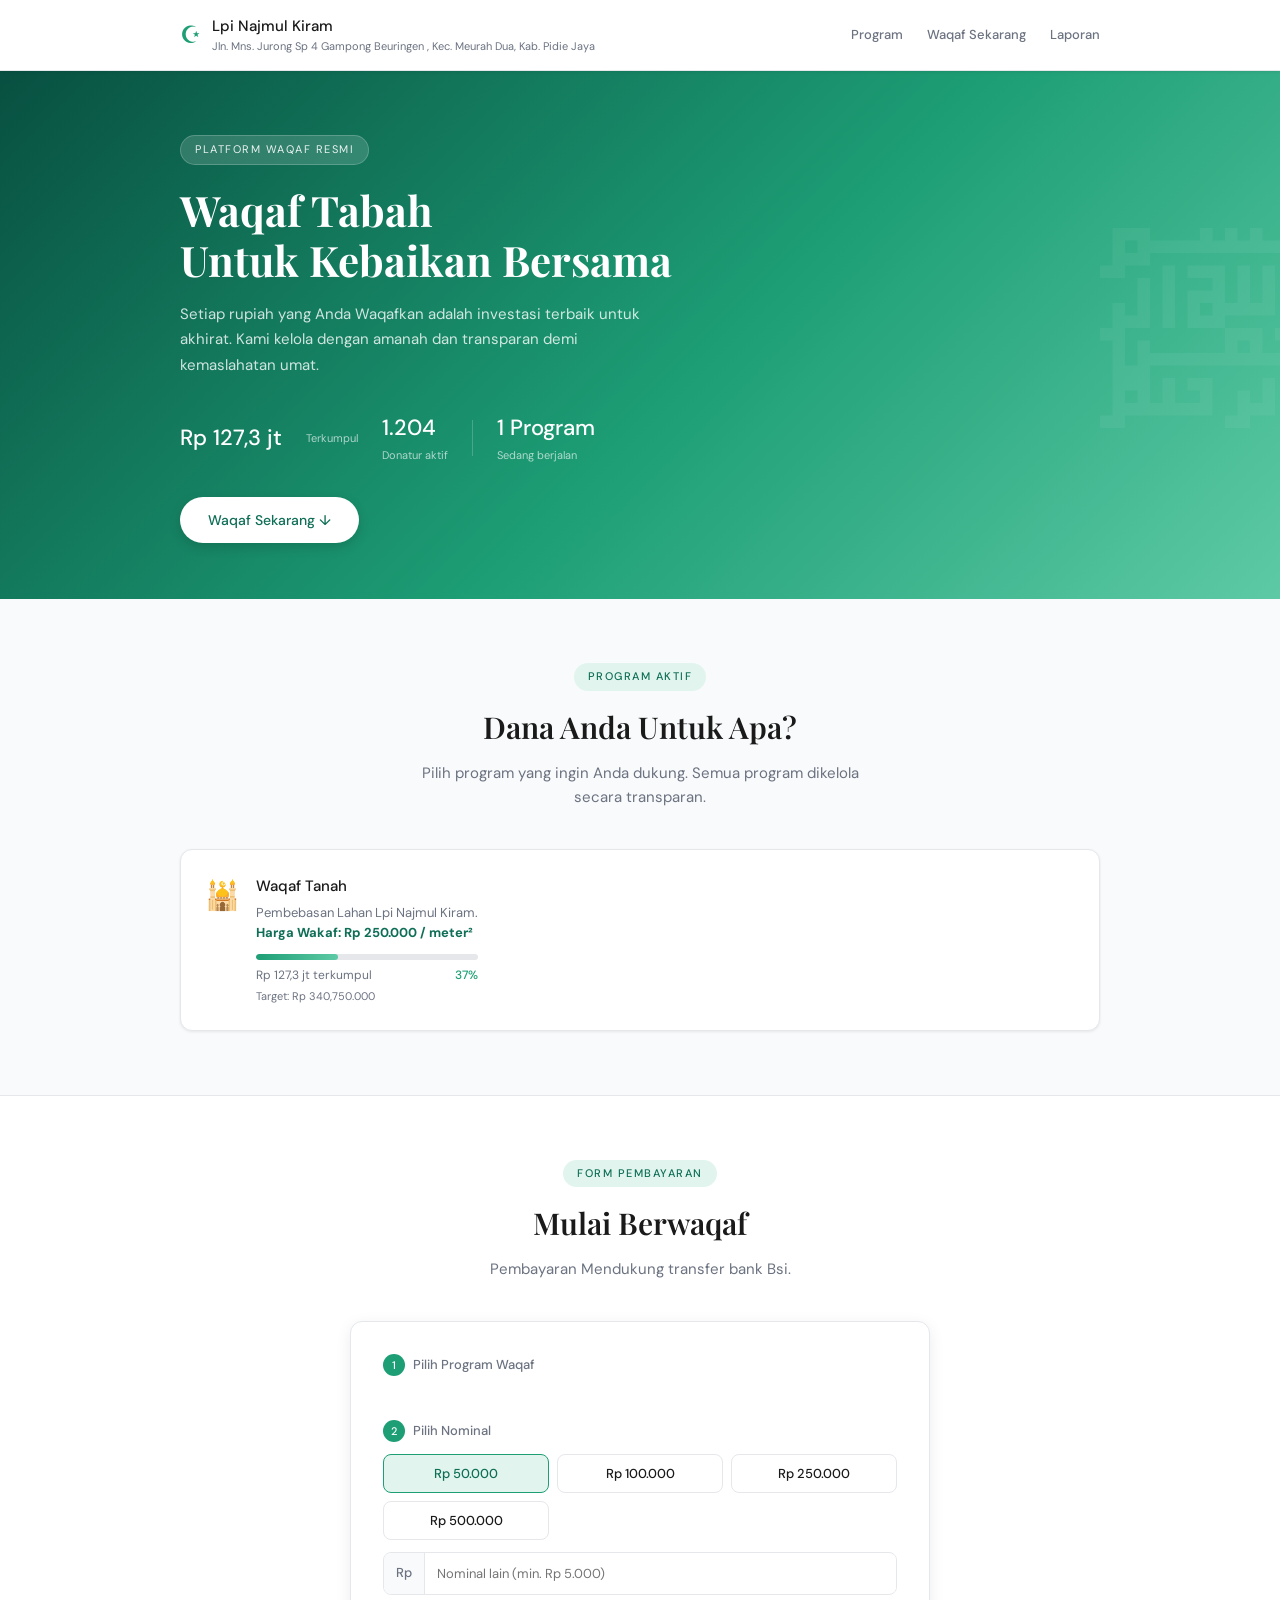
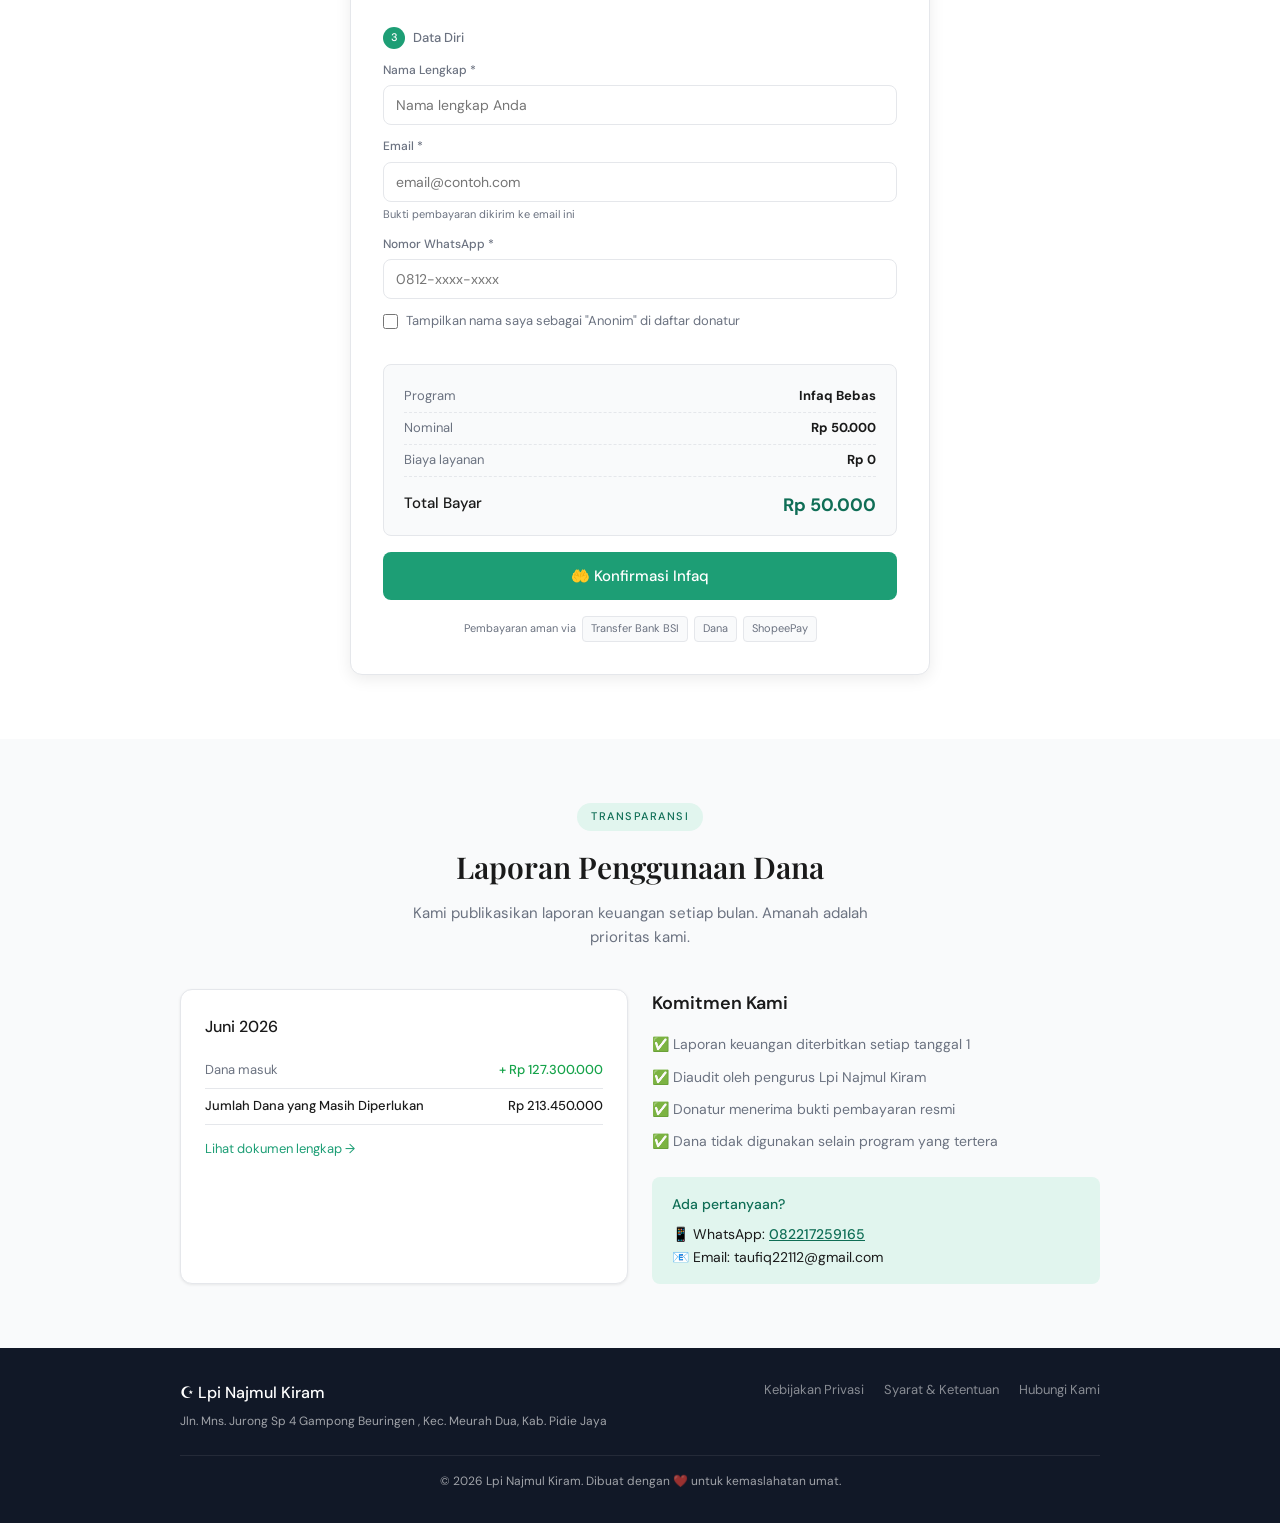
==== index.html @ 1b9d9453 "fix persentase wakaf" ====
<!DOCTYPE html>
<html lang="id">
<head>
  <meta charset="UTF-8" />
  <meta name="viewport" content="width=device-width, initial-scale=1.0" />
  <title>Waqaf Tanah Lpi Najmul Kiram</title>
  <meta name="description" content="Platform Waqaf resmi Lpi Najmul Kiram. Transparan, amanah, dan mudah." />
  <link rel="preconnect" href="https://fonts.googleapis.com" />
  <link href="https://fonts.googleapis.com/css2?family=Playfair+Display:wght@600;700&family=DM+Sans:wght@400;500&display=swap" rel="stylesheet"/>
  <script src="https://app.sandbox.midtrans.com/snap/snap.js" data-client-key="GANTI_DENGAN_CLIENT_KEY_ANDA"></script>
  <link rel="stylesheet" href="style.css" />
</head>
<body>

  <header class="header">
    <div class="container">
      <div class="header-inner">
        <div class="logo">
          <span class="logo-arab">☪</span>
          <div>
            <div class="logo-name">Lpi Najmul Kiram</div>
            <div class="logo-sub">Jln. Mns. Jurong Sp 4 Gampong Beuringen , Kec. Meurah Dua, Kab. Pidie Jaya</div>
          </div>
        </div>
        <nav class="nav">
          <a href="#program">Program</a>
          <a href="#form-infaq">Waqaf Sekarang</a>
          <a href="#transparansi">Laporan</a>
        </nav>
      </div>
    </div>
  </header>

  <section class="hero">
    <div class="container">
      <div class="hero-badge">Platform Waqaf Resmi</div>
      <h1 class="hero-title">Waqaf Tabah<br />Untuk Kebaikan Bersama</h1>
      <p class="hero-desc">Setiap rupiah yang Anda Waqafkan adalah investasi terbaik untuk akhirat. Kami kelola dengan amanah dan transparan demi kemaslahatan umat.</p>
      <div class="hero-stats">
        <div class="stat-val">Rp 127,3 jt</div>
<div class="stat-lbl">Terkumpul</div>
        <div class="stat-item"><div class="stat-val">1.204</div><div class="stat-lbl">Donatur aktif</div></div>
        <div class="stat-divider"></div>
        <div class="stat-item"><div class="stat-val">1 Program</div><div class="stat-lbl">Sedang berjalan</div></div>
      </div>
      <a href="#form-infaq" class="btn-hero">Waqaf Sekarang ↓</a>
    </div>
  </section>

  <section class="section" id="program">
    <div class="container">
      <div class="section-header">
        <div class="section-tag">Program Aktif</div>
        <h2 class="section-title">Dana Anda Untuk Apa?</h2>
        <p class="section-desc">Pilih program yang ingin Anda dukung. Semua program dikelola secara transparan.</p>
      </div>
      <div class="program-grid">
        <div class="program-card">
          <div class="program-icon">🕌</div>
          <div class="program-info">
            <h3>Waqaf Tanah</h3>
            <p>Pembebasan Lahan Lpi Najmul Kiram.<br/>
<strong style="color:#0F6E56">Harga Wakaf: Rp 250.000 / meter²</strong></p>
            <div class="progress-bar-wrap"><div class="progress-bar-fill" style="width: 37%;"></div></div>
            <div class="progress-meta"><span>Rp 127,3 jt terkumpul</span><span class="pct">37%</span></div>
            <div class="progress-target">Target: Rp 340,750.000</div>
          
          </div>
        </div>
      </div>
    </div>
  </section>

  <section class="section section-form" id="form-infaq">
    <div class="container">
      <div class="section-header">
        <div class="section-tag">Form Pembayaran</div>
        <h2 class="section-title">Mulai Berwaqaf</h2>
        <p class="section-desc">Pembayaran Mendukung transfer bank Bsi.</p>
      </div>
      <div class="form-wrapper">
        <div class="form-step">
          <div class="step-label"><span class="step-num">1</span> Pilih Program Waqaf</div>
          <div class="program-select-grid">
          </div>
        </div>
        <div class="form-step">
          <div class="step-label"><span class="step-num">2</span> Pilih Nominal</div>
          <div class="nominal-grid">
            <button class="nominal-btn active" data-val="50000">Rp 50.000</button>
            <button class="nominal-btn" data-val="100000">Rp 100.000</button>
            <button class="nominal-btn" data-val="250000">Rp 250.000</button>
            <button class="nominal-btn" data-val="500000">Rp 500.000</button>
          </div>
          <div class="nominal-custom-row">
            <span class="currency-prefix">Rp</span>
            <input type="number" id="custom-nominal" placeholder="Nominal lain (min. Rp 5.000)" min="5000" />
          </div>
        </div>
        <div class="form-step">
          <div class="step-label"><span class="step-num">3</span> Data Diri</div>
          <div class="field-group">
            <div class="field"><label for="nama">Nama Lengkap *</label><input type="text" id="nama" placeholder="Nama lengkap Anda" required /></div>
            <div class="field"><label for="email">Email *</label><input type="email" id="email" placeholder="email@contoh.com" required /><small>Bukti pembayaran dikirim ke email ini</small></div>
            <div class="field"><label for="telepon">Nomor WhatsApp *</label><input type="tel" id="telepon" placeholder="0812-xxxx-xxxx" required /></div>
            <label class="checkbox-label"><input type="checkbox" id="anon" /> Tampilkan nama saya sebagai "Anonim" di daftar donatur</label>
          </div>
        </div>
        <div class="form-summary" id="form-summary">
          <div class="summary-row"><span>Program</span><strong id="summary-program">Waqaf Tanah</strong></div>
          <div class="summary-row"><span>Nominal</span><strong id="summary-nominal">Rp 50.000</strong></div>
          <div class="summary-row"><span>Biaya layanan </span><strong>Rp 0 </strong></div>
          <div class="summary-total"><span>Total Bayar</span><strong id="summary-total">Rp 50.000</strong></div>
        </div>
        <div id="error-msg" class="error-msg" style="display:none"></div>
        <button class="btn-bayar" id="btn-bayar" onclick="prosesBayar()">
  🤲 Konfirmasi Infaq
</button>

<div id="info-rekening" style="display:none;margin-top:1rem;background:#E1F5EE;border:1px solid #5DCAA5;border-radius:12px;padding:1.25rem">
  <div style="font-weight:500;color:#085041;margin-bottom:12px">📋 Informasi Transfer</div>
  <div style="font-size:13px;color:#0F6E56;margin-bottom:6px">Silakan transfer ke salah satu rekening berikut:</div>
  <div style="background:#fff;border-radius:8px;padding:12px;margin-bottom:8px;font-size:13px">
      <div style="font-weight:500">Bank BSI</div>
    <div style="font-family:monospace;font-size:15px;color:#085041;margin:4px 0">7198863364</div>
    <div style="color:#6b7280">a.n. Muhammad Taufiq</div>
      <div style="font-weight:500">Dana</div>
    <div style="font-family:monospace;font-size:15px;color:#085041;margin:4px 0">082217259165</div>
    <div style="color:#6b7280">a.n. Muhammad Taufiq</div>
      <div style="font-weight:500">ShopeePay</div>
    <div style="font-family:monospace;font-size:15px;color:#085041;margin:4px 0">082217259165</div>
    <div style="color:#6b7280">a.n. Muhammad Taufiq</div>
  </div>
  <div style="font-size:13px;color:#085041;margin-bottom:10px">Setelah transfer, kirim bukti via WhatsApp:</div>
  <a id="wa-btn" href="#" target="_blank" style="display:block;background:#25D366;color:#fff;text-align:center;padding:12px;border-radius:8px;text-decoration:none;font-weight:500;font-size:14px">
    📱 Kirim Bukti via WhatsApp
  </a>
</div>
        <div class="payment-logos">
          <span>Pembayaran aman via</span>
          <span class="pay-badge">Transfer Bank BSI</span>
           <span class="pay-badge">Dana</span>
          <span class="pay-badge">ShopeePay</span>
        </div>
      </div>
    </div>
  </section>

  <section class="section" id="transparansi">
    <div class="container">
      <div class="section-header">
        <div class="section-tag">Transparansi</div>
        <h2 class="section-title">Laporan Penggunaan Dana</h2>
        <p class="section-desc">Kami publikasikan laporan keuangan setiap bulan. Amanah adalah prioritas kami.</p>
      </div>
      <div class="laporan-grid">
        <div class="laporan-card">
          <div class="laporan-bulan">Juni 2026</div>
          <div class="laporan-detail">
            <div class="laporan-row"><span>Dana masuk</span><span class="green">+ Rp 127.300.000</span></div>
            <div class="laporan-row bold"><span>Jumlah Dana yang Masih Diperlukan</span><span>Rp 213.450.000
                </span></div>
          </div>
          <a href="#" class="laporan-link">Lihat dokumen lengkap →</a>
        </div>
        <div class="laporan-info">
          <h3>Komitmen Kami</h3>
          <ul>
            <li>✅ Laporan keuangan diterbitkan setiap tanggal 1</li>
            <li>✅ Diaudit oleh pengurus Lpi Najmul Kiram</li>
            <li>✅ Donatur menerima bukti pembayaran resmi</li>
            <li>✅ Dana tidak digunakan selain program yang tertera</li>
          </ul>
          <div class="kontak-box">
            <div class="kontak-title">Ada pertanyaan?</div>
            <div>📱 WhatsApp: <a href="https://wa.me/622217259165">082217259165</a></div>
            <div>📧 Email: taufiq22112@gmail.com</div>
          </div>
        </div>
      </div>
    </div>
  </section>

  <footer class="footer">
    <div class="container">
      <div class="footer-inner">
        <div>
          <div class="footer-logo">☪ Lpi Najmul Kiram</div>
          <div class="footer-addr">Jln. Mns. Jurong Sp 4 Gampong Beuringen , Kec. Meurah Dua, Kab. Pidie Jaya</div>
        </div>
        <div class="footer-links">
          <a href="#">Kebijakan Privasi</a>
          <a href="#">Syarat & Ketentuan</a>
          <a href="#">Hubungi Kami</a>
        </div>
      </div>
      <div class="footer-copy">© 2026 Lpi Najmul Kiram. Dibuat dengan ❤️ untuk kemaslahatan umat.</div>
    </div>
  </footer>

  <script src="script.js"></script>
</body>
</html>
---- style.css ----
*, *::before, *::after { box-sizing: border-box; margin: 0; padding: 0; }

:root {
  --hijau: #1D9E75; --hijau-tua: #0F6E56; --hijau-muda: #E1F5EE;
  --hijau-mid: #5DCAA5; --teks: #1a1a1a; --teks-abu: #6b7280;
  --border: #e5e7eb; --bg: #f9fafb; --putih: #ffffff;
  --radius: 12px; --radius-sm: 8px;
  --shadow: 0 1px 3px rgba(0,0,0,0.08); --shadow-md: 0 4px 16px rgba(0,0,0,0.08);
}
html { scroll-behavior: smooth; }
body { font-family: 'DM Sans', sans-serif; color: var(--teks); background: var(--bg); line-height: 1.6; font-size: 15px; }
.container { max-width: 960px; margin: 0 auto; padding: 0 1.25rem; }

.header { background: var(--putih); border-bottom: 1px solid var(--border); position: sticky; top: 0; z-index: 100; box-shadow: var(--shadow); }
.header-inner { display: flex; align-items: center; justify-content: space-between; padding: 0.9rem 0; }
.logo { display: flex; align-items: center; gap: 10px; }
.logo-arab { font-size: 24px; color: var(--hijau); }
.logo-name { font-weight: 500; font-size: 15px; }
.logo-sub { font-size: 11px; color: var(--teks-abu); }
.nav { display: flex; gap: 1.5rem; }
.nav a { font-size: 13px; color: var(--teks-abu); text-decoration: none; font-weight: 500; transition: color 0.15s; }
.nav a:hover { color: var(--hijau); }

.hero { background: linear-gradient(135deg, #085041 0%, #1D9E75 55%, #5DCAA5 100%); padding: 4rem 0 3.5rem; position: relative; overflow: hidden; }
.hero::after { content: '﷽'; position: absolute; right: -20px; top: 50%; transform: translateY(-50%); font-size: 200px; opacity: 0.05; color: #fff; pointer-events: none; }
.hero-badge { display: inline-block; background: rgba(255,255,255,0.15); color: rgba(255,255,255,0.9); font-size: 11px; letter-spacing: 1.5px; text-transform: uppercase; padding: 5px 14px; border-radius: 99px; margin-bottom: 1.25rem; border: 1px solid rgba(255,255,255,0.2); }
.hero-title { font-family: 'Playfair Display', serif; font-size: clamp(28px, 5vw, 42px); font-weight: 700; color: #fff; line-height: 1.2; margin-bottom: 1rem; }
.hero-desc { color: rgba(255,255,255,0.8); max-width: 480px; font-size: 15px; margin-bottom: 2rem; line-height: 1.7; }
.hero-stats { display: flex; align-items: center; gap: 1.5rem; margin-bottom: 2rem; flex-wrap: wrap; }
.stat-val { font-size: 22px; font-weight: 500; color: #fff; }
.stat-lbl { font-size: 11px; color: rgba(255,255,255,0.65); margin-top: 2px; }
.stat-divider { width: 1px; height: 36px; background: rgba(255,255,255,0.2); }
.btn-hero { display: inline-block; background: #fff; color: var(--hijau-tua); padding: 12px 28px; border-radius: 99px; font-weight: 500; font-size: 14px; text-decoration: none; transition: transform 0.15s; box-shadow: 0 4px 12px rgba(0,0,0,0.15); }
.btn-hero:hover { transform: translateY(-2px); }

.section { padding: 4rem 0; }
.section-form { background: var(--putih); border-top: 1px solid var(--border); }
.section-header { text-align: center; margin-bottom: 2.5rem; }
.section-tag { display: inline-block; background: var(--hijau-muda); color: var(--hijau-tua); font-size: 11px; letter-spacing: 1.5px; text-transform: uppercase; padding: 5px 14px; border-radius: 99px; margin-bottom: 12px; font-weight: 500; }
.section-title { font-family: 'Playfair Display', serif; font-size: clamp(22px, 4vw, 30px); font-weight: 600; margin-bottom: 10px; }
.section-desc { color: var(--teks-abu); max-width: 480px; margin: 0 auto; }

.program-grid { display: grid; grid-template-columns: repeat(auto-fit, minmax(260px, 1fr)); gap: 1.25rem; }
.program-card { background: var(--putih); border: 1px solid var(--border); border-radius: var(--radius); padding: 1.5rem; display: flex; gap: 1rem; box-shadow: var(--shadow); transition: box-shadow 0.2s; }
.program-card:hover { box-shadow: var(--shadow-md); }
.program-icon { font-size: 28px; flex-shrink: 0; }
.program-info h3 { font-size: 15px; font-weight: 500; margin-bottom: 5px; }
.program-info p { font-size: 13px; color: var(--teks-abu); margin-bottom: 12px; line-height: 1.5; }
.progress-bar-wrap { height: 6px; background: #e5e7eb; border-radius: 99px; overflow: hidden; margin-bottom: 6px; }
.progress-bar-fill { height: 100%; background: linear-gradient(90deg, var(--hijau), var(--hijau-mid)); border-radius: 99px; }
.progress-meta { display: flex; justify-content: space-between; font-size: 12px; color: var(--teks-abu); }
.progress-meta .pct { color: var(--hijau); font-weight: 500; }
.progress-target { font-size: 11px; color: var(--teks-abu); margin-top: 3px; }

.form-wrapper { max-width: 580px; margin: 0 auto; background: var(--putih); border: 1px solid var(--border); border-radius: var(--radius); padding: 2rem; box-shadow: var(--shadow-md); }
.form-step { margin-bottom: 2rem; }
.step-label { font-size: 13px; font-weight: 500; color: var(--teks-abu); margin-bottom: 12px; display: flex; align-items: center; gap: 8px; }
.step-num { width: 22px; height: 22px; background: var(--hijau); color: #fff; border-radius: 50%; display: inline-flex; align-items: center; justify-content: center; font-size: 11px; font-weight: 500; }
.program-select-grid { display: grid; grid-template-columns: repeat(2, 1fr); gap: 8px; }
.prog-radio input[type=radio] { display: none; }
.prog-radio-box { display: flex; align-items: center; gap: 8px; padding: 10px 14px; border: 1px solid var(--border); border-radius: var(--radius-sm); cursor: pointer; transition: all 0.15s; font-size: 13px; font-weight: 500; }
.prog-radio input:checked + .prog-radio-box { border-color: var(--hijau); background: var(--hijau-muda); color: var(--hijau-tua); }
.prog-radio-box:hover { border-color: var(--hijau); }
.prog-radio-icon { font-size: 18px; }
.nominal-grid { display: grid; grid-template-columns: repeat(3, 1fr); gap: 8px; margin-bottom: 12px; }
.nominal-btn { padding: 10px 6px; border: 1px solid var(--border); border-radius: var(--radius-sm); background: var(--putih); font-family: 'DM Sans', sans-serif; font-size: 13px; font-weight: 500; cursor: pointer; transition: all 0.15s; color: var(--teks); }
.nominal-btn:hover { border-color: var(--hijau); color: var(--hijau); }
.nominal-btn.active { background: var(--hijau-muda); border-color: var(--hijau); color: var(--hijau-tua); }
.nominal-custom-row { display: flex; align-items: center; border: 1px solid var(--border); border-radius: var(--radius-sm); overflow: hidden; }
.currency-prefix { padding: 10px 12px; background: var(--bg); border-right: 1px solid var(--border); font-size: 13px; color: var(--teks-abu); font-weight: 500; }
.nominal-custom-row input { flex: 1; border: none; padding: 10px 12px; font-family: 'DM Sans', sans-serif; font-size: 13px; color: var(--teks); outline: none; }
.field-group { display: flex; flex-direction: column; gap: 12px; }
.field label { display: block; font-size: 12px; font-weight: 500; color: var(--teks-abu); margin-bottom: 5px; }
.field input { width: 100%; padding: 10px 12px; border: 1px solid var(--border); border-radius: var(--radius-sm); font-family: 'DM Sans', sans-serif; font-size: 14px; color: var(--teks); transition: border-color 0.15s; }
.field input:focus { outline: none; border-color: var(--hijau); }
.field small { font-size: 11px; color: var(--teks-abu); margin-top: 4px; display: block; }
.checkbox-label { display: flex; align-items: center; gap: 8px; font-size: 13px; color: var(--teks-abu); cursor: pointer; }
.checkbox-label input[type=checkbox] { accent-color: var(--hijau); width: 15px; height: 15px; }
.form-summary { background: var(--bg); border: 1px solid var(--border); border-radius: var(--radius-sm); padding: 1rem 1.25rem; margin-bottom: 1rem; }
.summary-row { display: flex; justify-content: space-between; font-size: 13px; padding: 5px 0; color: var(--teks-abu); border-bottom: 1px dashed var(--border); }
.summary-row strong { color: var(--teks); }
.summary-total { display: flex; justify-content: space-between; font-size: 15px; font-weight: 500; padding-top: 10px; margin-top: 4px; }
.summary-total strong { color: var(--hijau-tua); font-size: 18px; }
.error-msg { background: #fef2f2; border: 1px solid #fecaca; color: #dc2626; padding: 10px 14px; border-radius: var(--radius-sm); font-size: 13px; margin-bottom: 12px; }
.btn-bayar { width: 100%; padding: 14px; background: var(--hijau); color: #fff; border: none; border-radius: var(--radius-sm); font-family: 'DM Sans', sans-serif; font-size: 15px; font-weight: 500; cursor: pointer; transition: background 0.15s; margin-bottom: 1rem; }
.btn-bayar:hover { background: var(--hijau-tua); }
.btn-bayar:disabled { background: #9ca3af; cursor: not-allowed; }
.payment-logos { display: flex; align-items: center; gap: 6px; flex-wrap: wrap; justify-content: center; font-size: 11px; color: var(--teks-abu); }
.pay-badge { background: var(--bg); border: 1px solid var(--border); border-radius: 4px; padding: 3px 8px; font-size: 11px; color: var(--teks-abu); }

.laporan-grid { display: grid; grid-template-columns: 1fr 1fr; gap: 1.5rem; }
.laporan-card { background: var(--putih); border: 1px solid var(--border); border-radius: var(--radius); padding: 1.5rem; box-shadow: var(--shadow); }
.laporan-bulan { font-weight: 500; font-size: 16px; margin-bottom: 14px; }
.laporan-row { display: flex; justify-content: space-between; font-size: 13px; padding: 7px 0; border-bottom: 1px solid var(--border); color: var(--teks-abu); }
.laporan-row.bold { font-weight: 500; color: var(--teks); }
.laporan-row .green { color: #16a34a; font-weight: 500; }
.laporan-row .red { color: #dc2626; }
.laporan-link { display: inline-block; margin-top: 14px; font-size: 13px; color: var(--hijau); text-decoration: none; }
.laporan-info h3 { font-size: 18px; font-weight: 600; margin-bottom: 16px; }
.laporan-info ul { list-style: none; display: flex; flex-direction: column; gap: 10px; }
.laporan-info li { font-size: 14px; color: var(--teks-abu); }
.kontak-box { margin-top: 1.5rem; background: var(--hijau-muda); border-radius: var(--radius-sm); padding: 1rem 1.25rem; font-size: 14px; }
.kontak-title { font-weight: 500; margin-bottom: 8px; color: var(--hijau-tua); }
.kontak-box a { color: var(--hijau-tua); font-weight: 500; }

.footer { background: #111827; color: rgba(255,255,255,0.6); padding: 2rem 0; }
.footer-inner { display: flex; justify-content: space-between; align-items: flex-start; gap: 1rem; flex-wrap: wrap; margin-bottom: 1.5rem; }
.footer-logo { font-size: 16px; font-weight: 500; color: #fff; margin-bottom: 6px; }
.footer-addr { font-size: 12px; }
.footer-links { display: flex; gap: 1.25rem; flex-wrap: wrap; }
.footer-links a { font-size: 13px; color: rgba(255,255,255,0.5); text-decoration: none; }
.footer-copy { font-size: 12px; border-top: 1px solid rgba(255,255,255,0.08); padding-top: 1rem; text-align: center; }

@media (max-width: 640px) {
  .nav { display: none; }
  .hero { padding: 2.5rem 0; }
  .stat-divider { display: none; }
  .program-grid { grid-template-columns: 1fr; }
  .program-card { flex-direction: column; }
  .nominal-grid { grid-template-columns: repeat(2, 1fr); }
  .program-select-grid { grid-template-columns: repeat(2, 1fr); }
  .laporan-grid { grid-template-columns: 1fr; }
  .footer-inner { flex-direction: column; }
  .form-wrapper { padding: 1.25rem; }
}
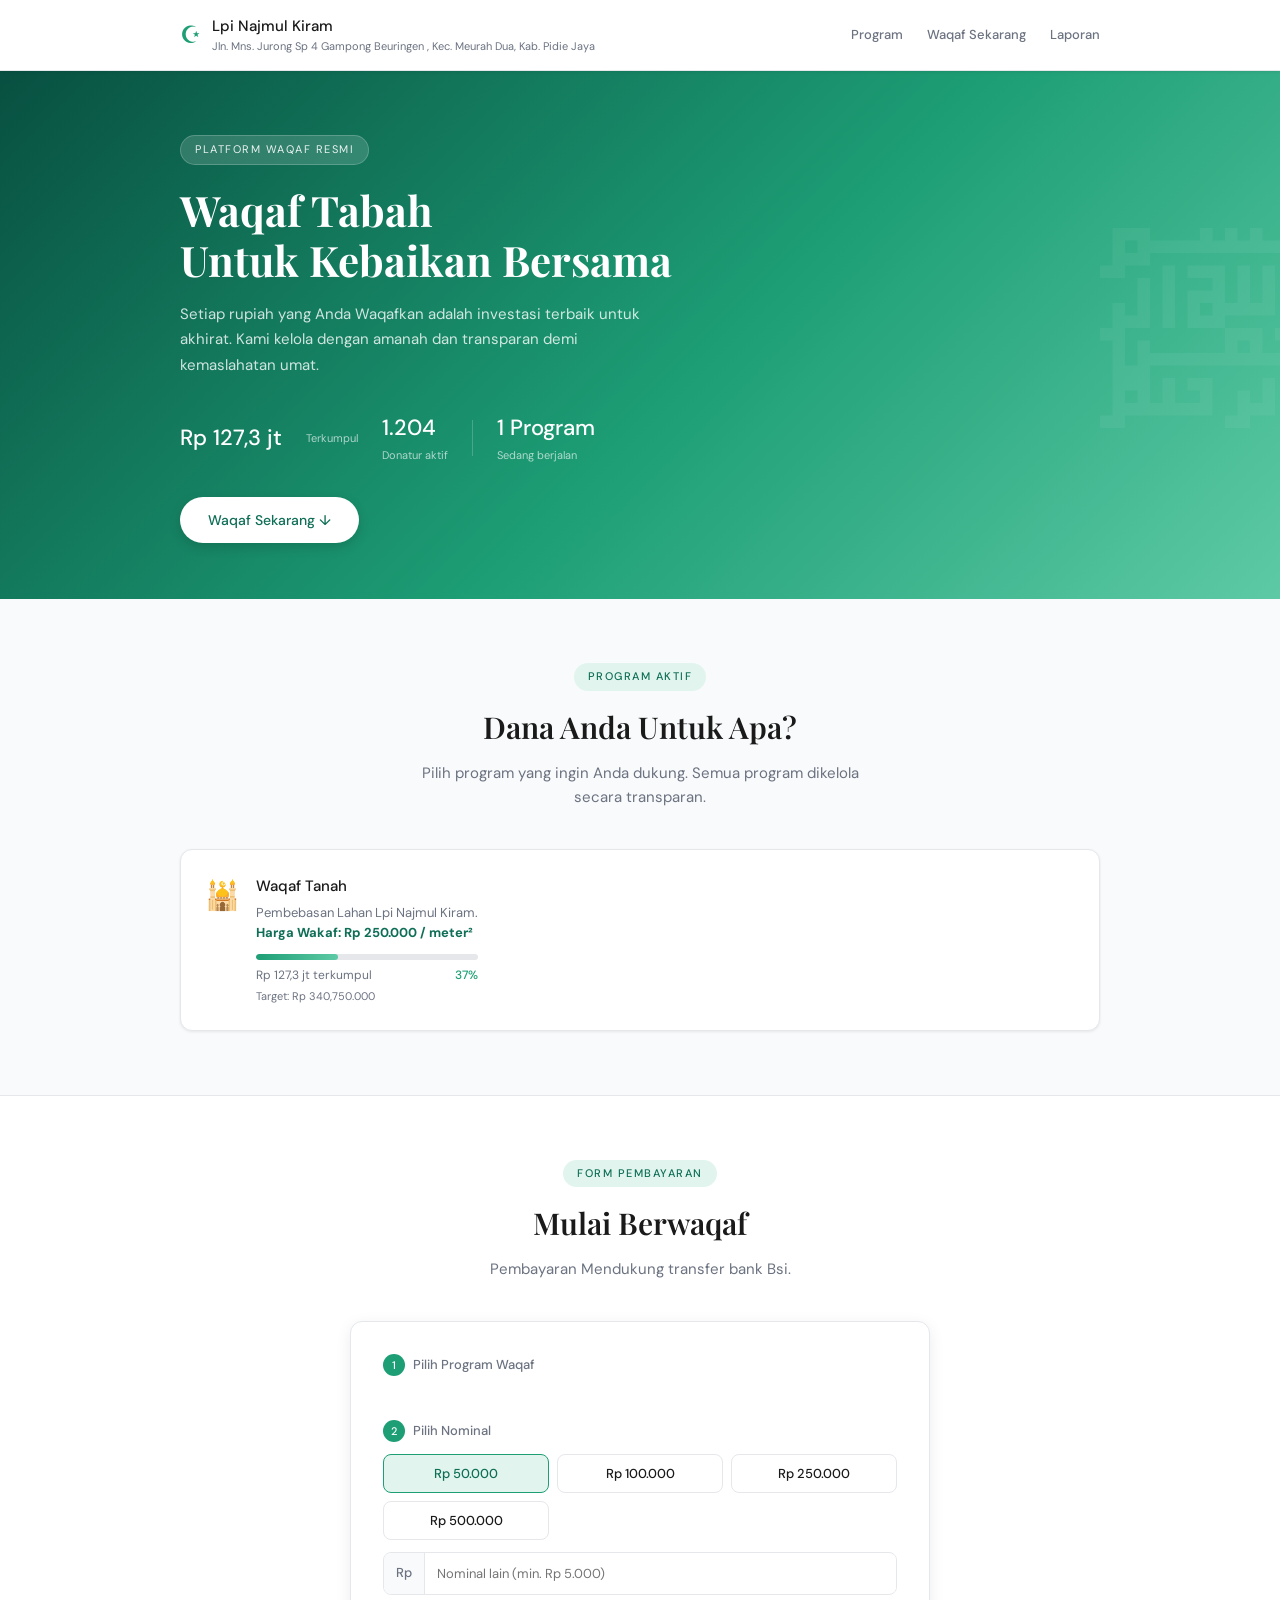
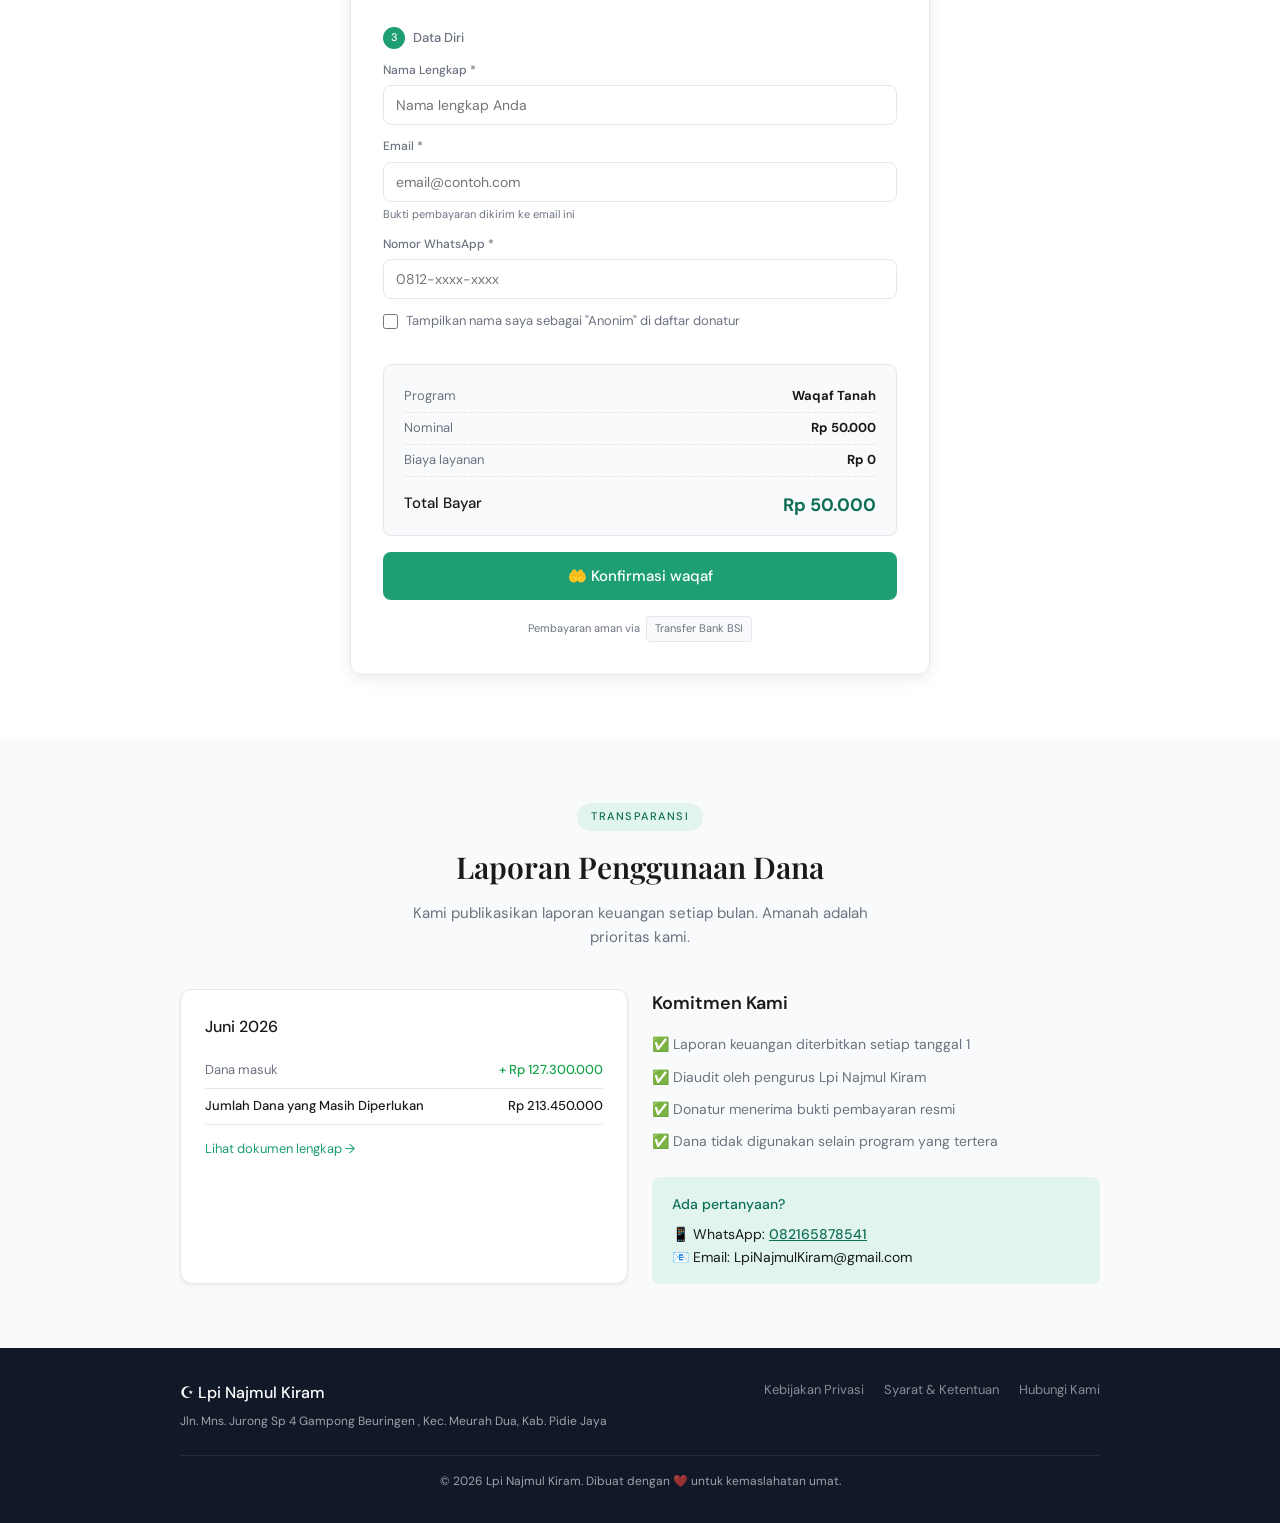
==== commit 4ddc99be: "update semua perubahan" ====
--- a/index.html
+++ b/index.html
@@ -24,7 +24,7 @@
         </div>
         <nav class="nav">
           <a href="#program">Program</a>
-          <a href="#form-infaq">Waqaf Sekarang</a>
+          <a href="#form">Waqaf Sekarang</a>
           <a href="#transparansi">Laporan</a>
         </nav>
       </div>
@@ -43,7 +43,7 @@
         <div class="stat-divider"></div>
         <div class="stat-item"><div class="stat-val">1 Program</div><div class="stat-lbl">Sedang berjalan</div></div>
       </div>
-      <a href="#form-infaq" class="btn-hero">Waqaf Sekarang ↓</a>
+      <a href="#form-waqaf" class="btn-hero">Waqaf Sekarang ↓</a>
     </div>
   </section>
 
@@ -71,7 +71,7 @@
     </div>
   </section>
 
-  <section class="section section-form" id="form-infaq">
+  <section class="section section-form" id="form-waqaf">
     <div class="container">
       <div class="section-header">
         <div class="section-tag">Form Pembayaran</div>
@@ -114,33 +114,25 @@
         </div>
         <div id="error-msg" class="error-msg" style="display:none"></div>
         <button class="btn-bayar" id="btn-bayar" onclick="prosesBayar()">
-  🤲 Konfirmasi Infaq
+  🤲 Konfirmasi waqaf
 </button>
 
 <div id="info-rekening" style="display:none;margin-top:1rem;background:#E1F5EE;border:1px solid #5DCAA5;border-radius:12px;padding:1.25rem">
   <div style="font-weight:500;color:#085041;margin-bottom:12px">📋 Informasi Transfer</div>
-  <div style="font-size:13px;color:#0F6E56;margin-bottom:6px">Silakan transfer ke salah satu rekening berikut:</div>
+  <div style="font-size:13px;color:#0F6E56;margin-bottom:6px">Silakan transfer ke rekening berikut:</div>
   <div style="background:#fff;border-radius:8px;padding:12px;margin-bottom:8px;font-size:13px">
       <div style="font-weight:500">Bank BSI</div>
-    <div style="font-family:monospace;font-size:15px;color:#085041;margin:4px 0">7198863364</div>
-    <div style="color:#6b7280">a.n. Muhammad Taufiq</div>
-      <div style="font-weight:500">Dana</div>
-    <div style="font-family:monospace;font-size:15px;color:#085041;margin:4px 0">082217259165</div>
-    <div style="color:#6b7280">a.n. Muhammad Taufiq</div>
-      <div style="font-weight:500">ShopeePay</div>
-    <div style="font-family:monospace;font-size:15px;color:#085041;margin:4px 0">082217259165</div>
-    <div style="color:#6b7280">a.n. Muhammad Taufiq</div>
+    <div style="font-family:monospace;font-size:15px;color:#085041;margin:4px 0">1056086974</div>
+    <div style="color:#6b7280">a.n. Muhammad</div>
   </div>
-  <div style="font-size:13px;color:#085041;margin-bottom:10px">Setelah transfer, kirim bukti via WhatsApp:</div>
+  <div style="font-size:13px;color:#085041;margin-bottom:10px">Setelah transfer, kirim bukti via WhatsApp</div>
   <a id="wa-btn" href="#" target="_blank" style="display:block;background:#25D366;color:#fff;text-align:center;padding:12px;border-radius:8px;text-decoration:none;font-weight:500;font-size:14px">
     📱 Kirim Bukti via WhatsApp
-  </a>
+  </a>     
 </div>
         <div class="payment-logos">
           <span>Pembayaran aman via</span>
           <span class="pay-badge">Transfer Bank BSI</span>
-           <span class="pay-badge">Dana</span>
-          <span class="pay-badge">ShopeePay</span>
         </div>
       </div>
     </div>
@@ -173,8 +165,8 @@
           </ul>
           <div class="kontak-box">
             <div class="kontak-title">Ada pertanyaan?</div>
-            <div>📱 WhatsApp: <a href="https://wa.me/622217259165">082217259165</a></div>
-            <div>📧 Email: taufiq22112@gmail.com</div>
+            <div>📱 WhatsApp: <a href="https://wa.me/62165878541">082165878541</a></div>
+            <div>📧 Email: LpiNajmulKiram@gmail.com</div>
           </div>
         </div>
       </div>
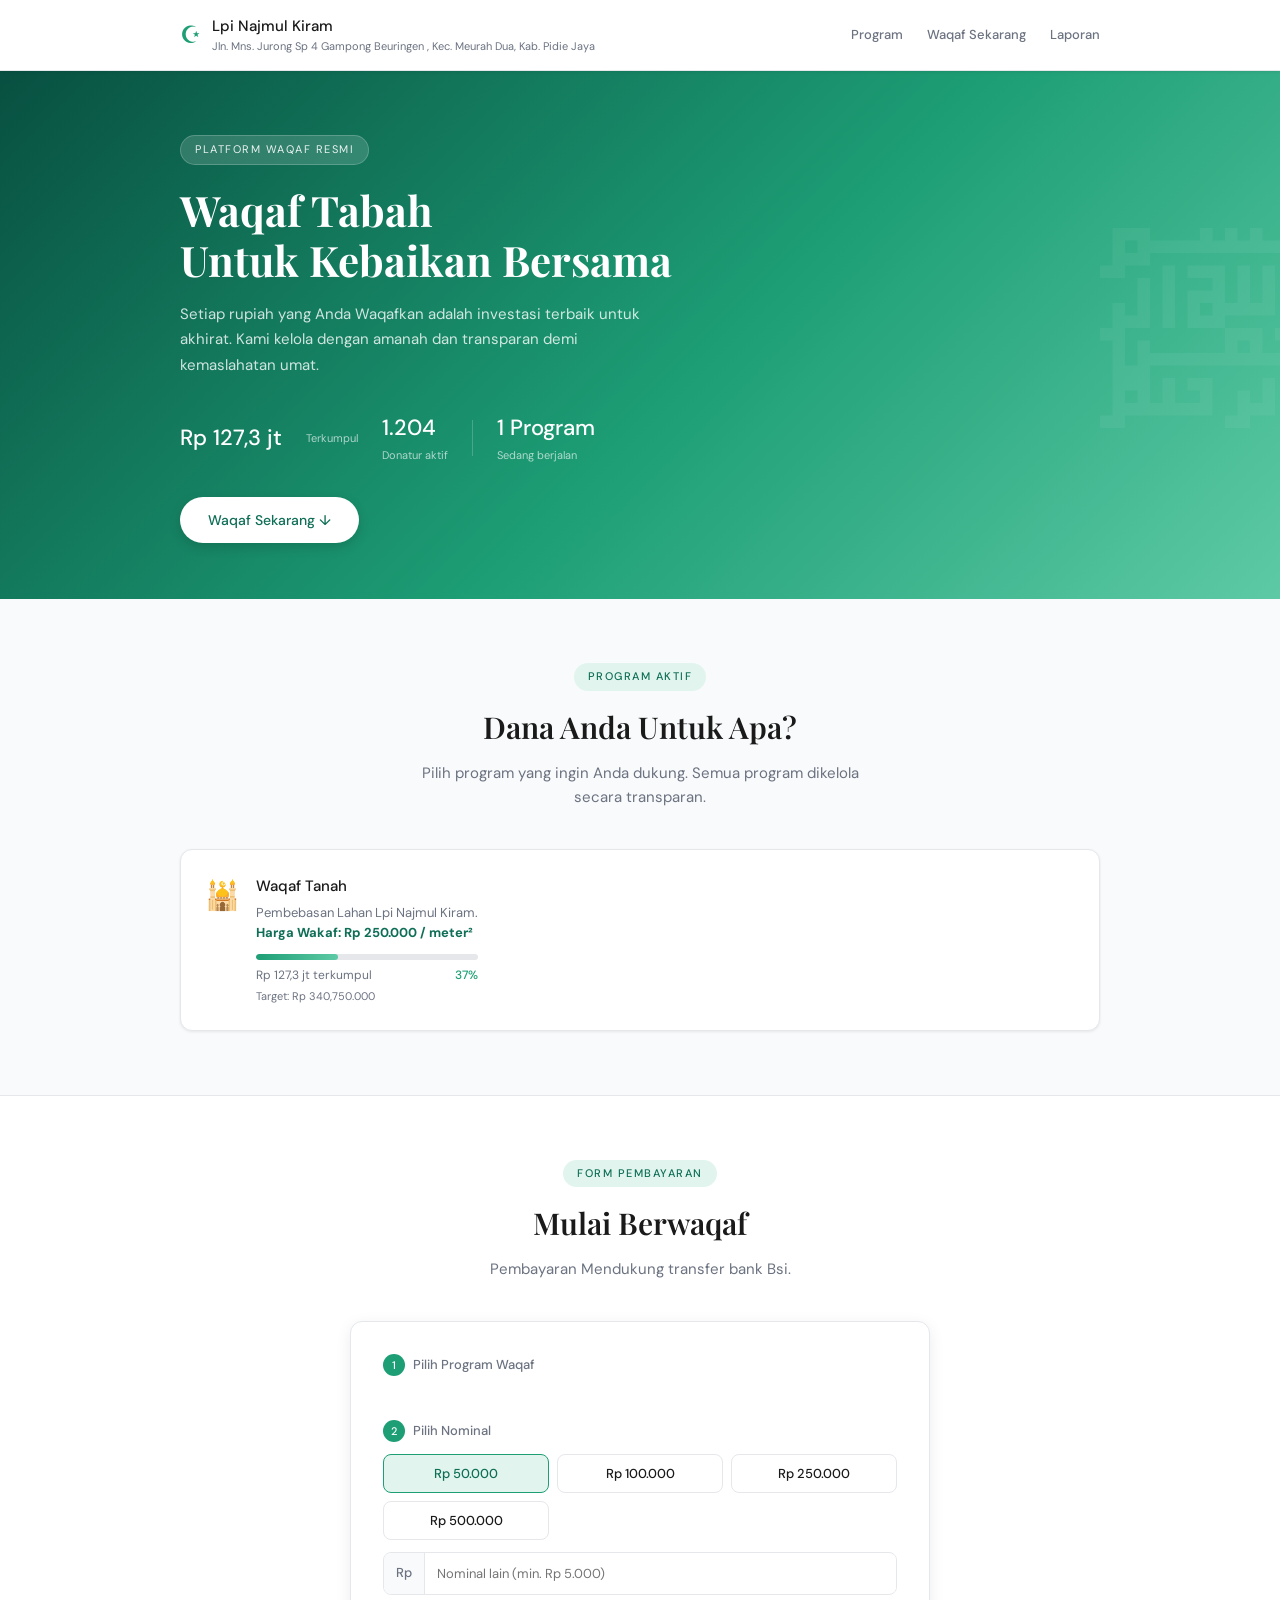
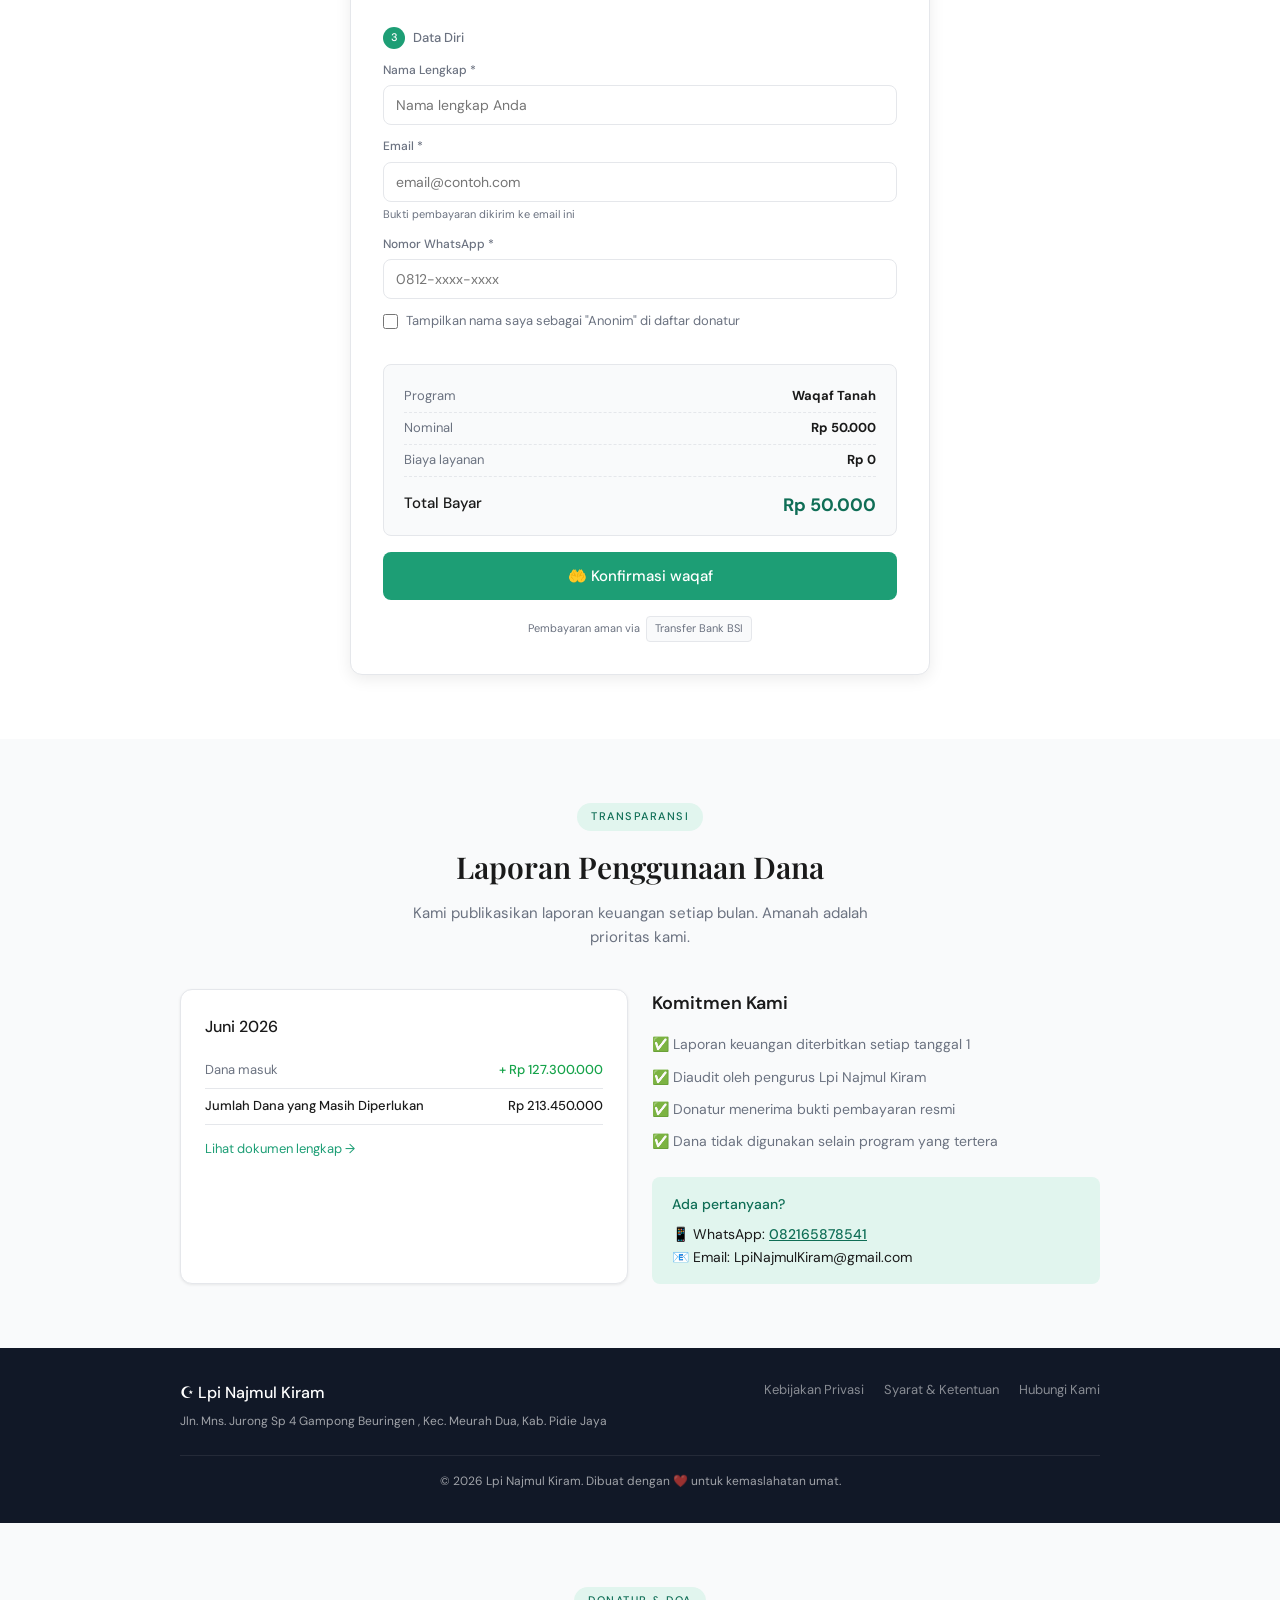
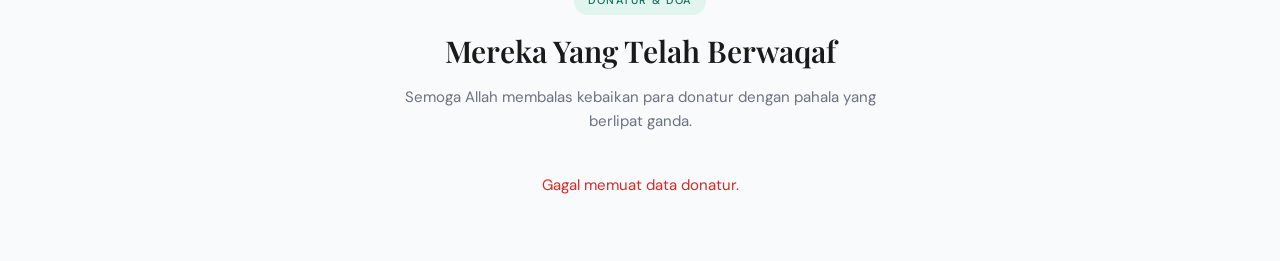
==== commit 84fa7ed9: "tambah daftar donatur dari sheets" ====
--- a/index.html
+++ b/index.html
@@ -190,6 +190,67 @@
     </div>
   </footer>
 
-  <script src="script.js"></script>
+ <script src="script.js"></script>
+<!-- Daftar Donatur & Doa -->
+<section class="section" id="donatur" style="background:#f9fafb">
+  <div class="container">
+    <div class="section-header">
+      <div class="section-tag">Donatur & Doa</div>
+      <h2 class="section-title">Mereka Yang Telah Berwaqaf</h2>
+      <p class="section-desc">Semoga Allah membalas kebaikan para donatur dengan pahala yang berlipat ganda.</p>
+    </div>
+    <div id="donatur-list" style="max-width:600px;margin:0 auto;display:flex;flex-direction:column;gap:12px">
+      <div style="text-align:center;color:#6b7280;font-size:14px">Memuat data donatur...</div>
+    </div>
+  </div>
+</section>
+
+<script>
+const SHEET_ID = '1sNc1B7c_xvhJ2LRvzc05noGJWC4LmXFRBgLLBOkQDxA';
+const url = `https://docs.google.com/spreadsheets/d/${SHEET_ID}/gviz/tq?tqx=out:json`;
+
+fetch(url)
+  .then(r => r.text())
+  .then(text => {
+    const json = JSON.parse(text.substring(47, text.length - 2));
+    const rows = json.table.rows;
+    const container = document.getElementById('donatur-list');
+
+    if (!rows || rows.length === 0) {
+      container.innerHTML = '<div style="text-align:center;color:#6b7280">Belum ada donatur.</div>';
+      return;
+    }
+
+    container.innerHTML = '';
+    rows.reverse().forEach(row => {
+      const tanggal = row.c[0]?.v || '';
+      const nama    = row.c[1]?.v || 'Anonim';
+      const nominal = row.c[2]?.v || 0;
+      const doa     = row.c[3]?.v || '';
+
+      const fmt = parseInt(nominal).toLocaleString('id-ID');
+      const inisial = nama === 'Anonim' ? '🤲' : nama.split(' ').map(w => w[0]).join('').substring(0,2).toUpperCase();
+
+      container.innerHTML += `
+        <div style="background:#fff;border:1px solid #e5e7eb;border-radius:12px;padding:1rem 1.25rem;display:flex;gap:12px;align-items:flex-start">
+          <div style="width:40px;height:40px;border-radius:50%;background:#E1F5EE;color:#0F6E56;display:flex;align-items:center;justify-content:center;font-size:13px;font-weight:500;flex-shrink:0">${inisial}</div>
+          <div style="flex:1">
+            <div style="display:flex;justify-content:space-between;align-items:center;margin-bottom:4px">
+              <span style="font-weight:500;font-size:14px">${nama}</span>
+              <span style="font-size:13px;font-weight:500;color:#0F6E56">Rp ${fmt}</span>
+            </div>
+            ${doa ? `<div style="font-size:13px;color:#6b7280;font-style:italic">"${doa}"</div>` : ''}
+            <div style="font-size:11px;color:#9ca3af;margin-top:4px">${tanggal}</div>
+          </div>
+        </div>
+      `;
+    });
+  })
+  .catch(() => {
+    document.getElementById('donatur-list').innerHTML = '<div style="text-align:center;color:#dc2626">Gagal memuat data donatur.</div>';
+  });
+</script>
+
+</body>
 </body>
 </html>
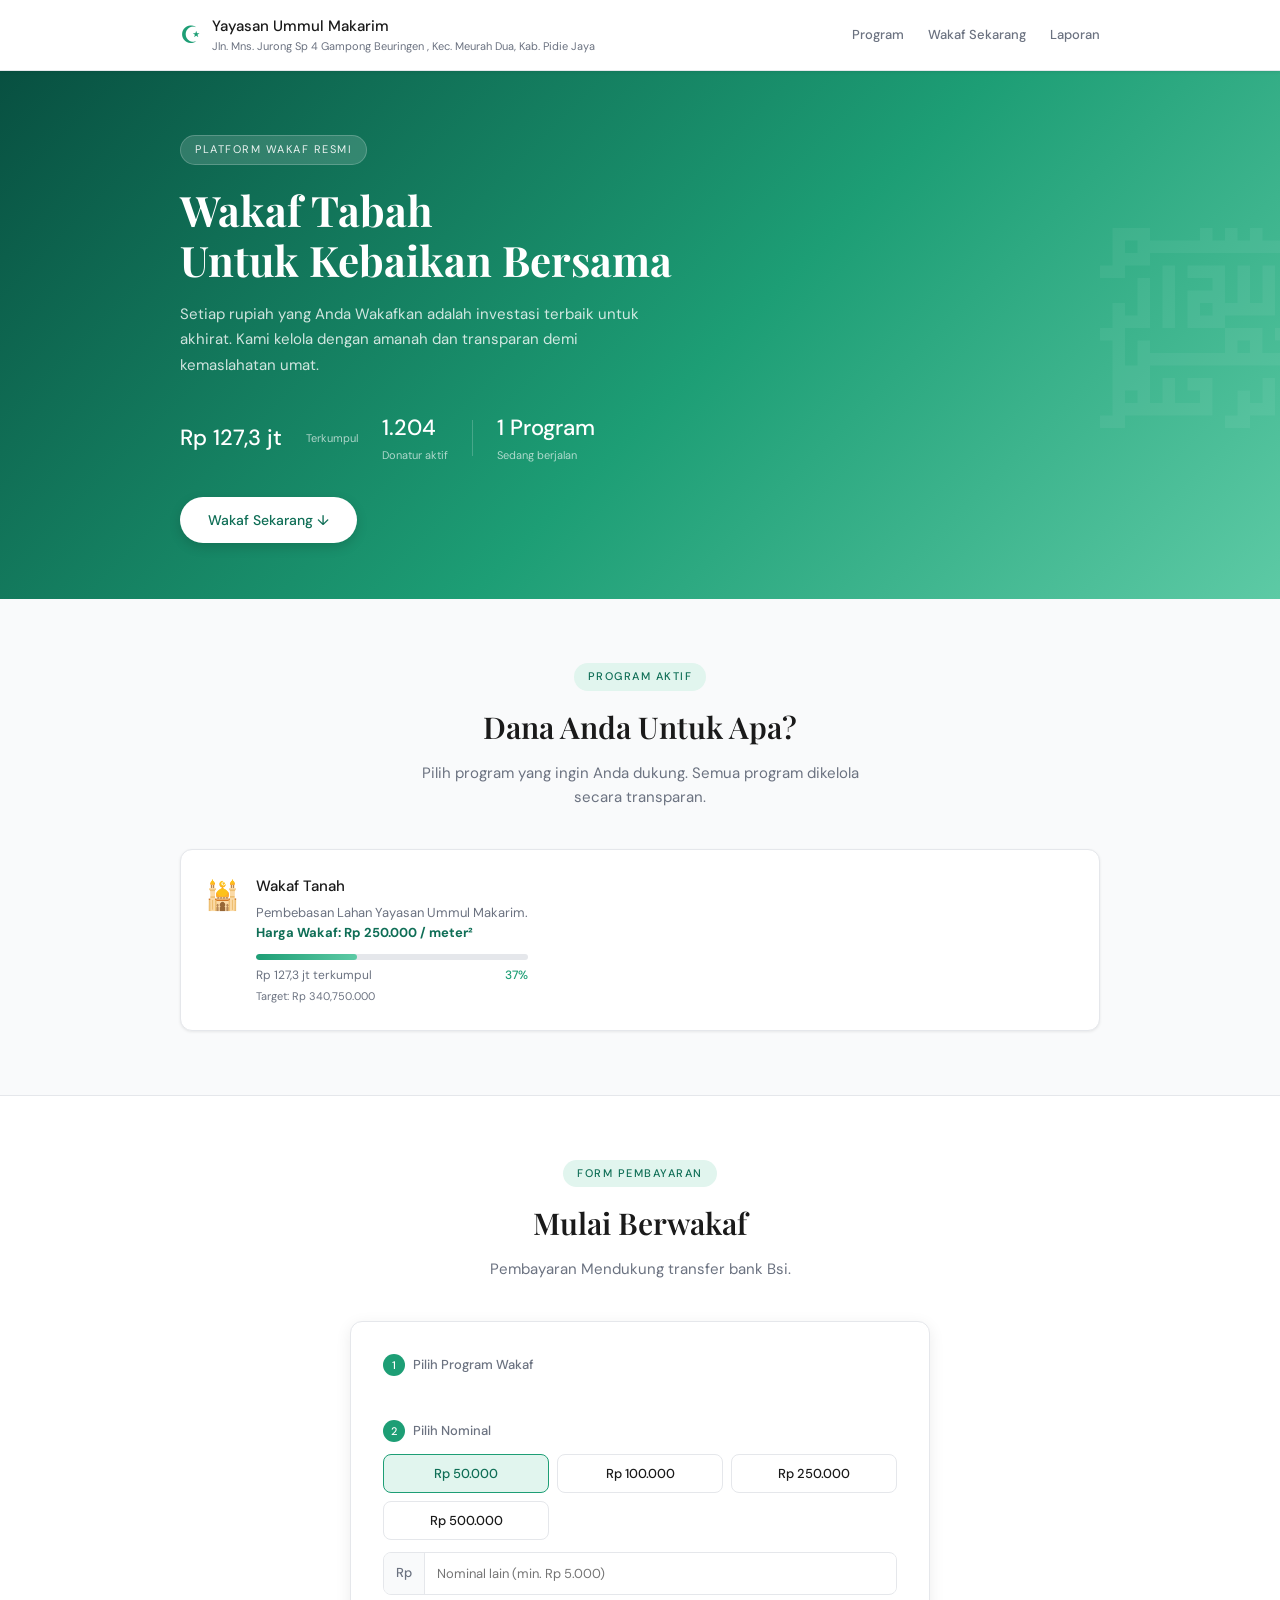
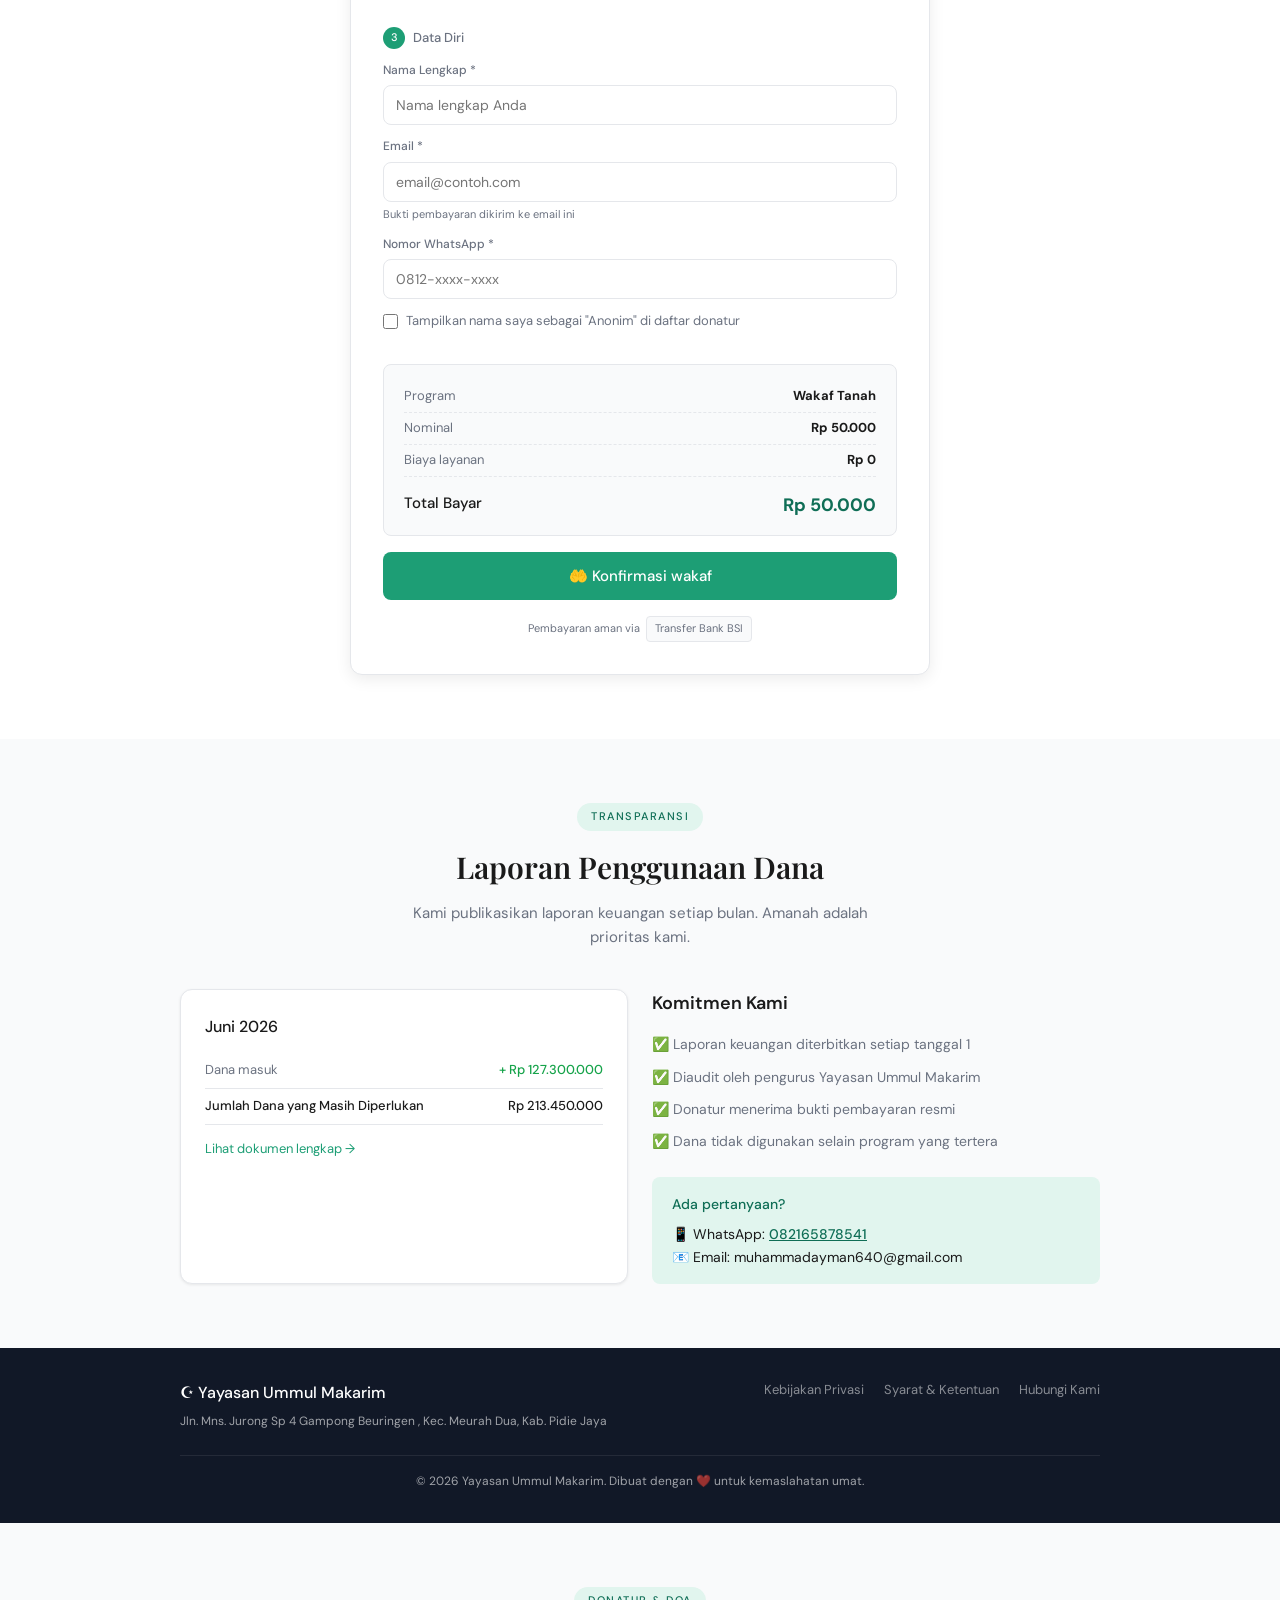
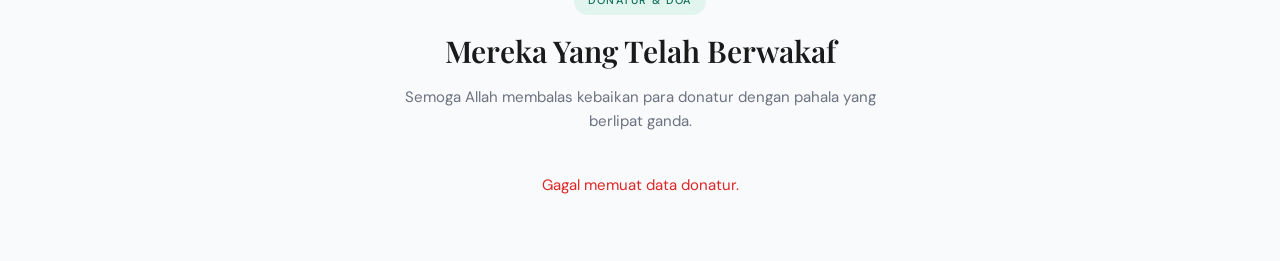
==== commit acb4f03c: "tambah daftar donatur dari sheets" ====
--- a/index.html
+++ b/index.html
@@ -3,8 +3,8 @@
 <head>
   <meta charset="UTF-8" />
   <meta name="viewport" content="width=device-width, initial-scale=1.0" />
-  <title>Waqaf Tanah Lpi Najmul Kiram</title>
-  <meta name="description" content="Platform Waqaf resmi Lpi Najmul Kiram. Transparan, amanah, dan mudah." />
+  <title>Wakaf Tanah Yayasan Ummul Makarim</title>
+  <meta name="description" content="Platform Wakaf resmi Yayasan Ummul Makarim. Transparan, amanah, dan mudah." />
   <link rel="preconnect" href="https://fonts.googleapis.com" />
   <link href="https://fonts.googleapis.com/css2?family=Playfair+Display:wght@600;700&family=DM+Sans:wght@400;500&display=swap" rel="stylesheet"/>
   <script src="https://app.sandbox.midtrans.com/snap/snap.js" data-client-key="GANTI_DENGAN_CLIENT_KEY_ANDA"></script>
@@ -18,13 +18,13 @@
         <div class="logo">
           <span class="logo-arab">☪</span>
           <div>
-            <div class="logo-name">Lpi Najmul Kiram</div>
+            <div class="logo-name">Yayasan Ummul Makarim</div>
             <div class="logo-sub">Jln. Mns. Jurong Sp 4 Gampong Beuringen , Kec. Meurah Dua, Kab. Pidie Jaya</div>
           </div>
         </div>
         <nav class="nav">
           <a href="#program">Program</a>
-          <a href="#form">Waqaf Sekarang</a>
+          <a href="#form">Wakaf Sekarang</a>
           <a href="#transparansi">Laporan</a>
         </nav>
       </div>
@@ -33,9 +33,9 @@
 
   <section class="hero">
     <div class="container">
-      <div class="hero-badge">Platform Waqaf Resmi</div>
-      <h1 class="hero-title">Waqaf Tabah<br />Untuk Kebaikan Bersama</h1>
-      <p class="hero-desc">Setiap rupiah yang Anda Waqafkan adalah investasi terbaik untuk akhirat. Kami kelola dengan amanah dan transparan demi kemaslahatan umat.</p>
+      <div class="hero-badge">Platform Wakaf Resmi</div>
+      <h1 class="hero-title">Wakaf Tabah<br />Untuk Kebaikan Bersama</h1>
+      <p class="hero-desc">Setiap rupiah yang Anda Wakafkan adalah investasi terbaik untuk akhirat. Kami kelola dengan amanah dan transparan demi kemaslahatan umat.</p>
       <div class="hero-stats">
         <div class="stat-val">Rp 127,3 jt</div>
 <div class="stat-lbl">Terkumpul</div>
@@ -43,7 +43,7 @@
         <div class="stat-divider"></div>
         <div class="stat-item"><div class="stat-val">1 Program</div><div class="stat-lbl">Sedang berjalan</div></div>
       </div>
-      <a href="#form-waqaf" class="btn-hero">Waqaf Sekarang ↓</a>
+      <a href="#form-wakaf" class="btn-hero">Wakaf Sekarang ↓</a>
     </div>
   </section>
 
@@ -58,8 +58,8 @@
         <div class="program-card">
           <div class="program-icon">🕌</div>
           <div class="program-info">
-            <h3>Waqaf Tanah</h3>
-            <p>Pembebasan Lahan Lpi Najmul Kiram.<br/>
+            <h3>Wakaf Tanah</h3>
+            <p>Pembebasan Lahan Yayasan Ummul Makarim.<br/>
 <strong style="color:#0F6E56">Harga Wakaf: Rp 250.000 / meter²</strong></p>
             <div class="progress-bar-wrap"><div class="progress-bar-fill" style="width: 37%;"></div></div>
             <div class="progress-meta"><span>Rp 127,3 jt terkumpul</span><span class="pct">37%</span></div>
@@ -71,16 +71,16 @@
     </div>
   </section>
 
-  <section class="section section-form" id="form-waqaf">
+  <section class="section section-form" id="form-wakaf">
     <div class="container">
       <div class="section-header">
         <div class="section-tag">Form Pembayaran</div>
-        <h2 class="section-title">Mulai Berwaqaf</h2>
+        <h2 class="section-title">Mulai Berwakaf</h2>
         <p class="section-desc">Pembayaran Mendukung transfer bank Bsi.</p>
       </div>
       <div class="form-wrapper">
         <div class="form-step">
-          <div class="step-label"><span class="step-num">1</span> Pilih Program Waqaf</div>
+          <div class="step-label"><span class="step-num">1</span> Pilih Program Wakaf</div>
           <div class="program-select-grid">
           </div>
         </div>
@@ -107,14 +107,14 @@
           </div>
         </div>
         <div class="form-summary" id="form-summary">
-          <div class="summary-row"><span>Program</span><strong id="summary-program">Waqaf Tanah</strong></div>
+          <div class="summary-row"><span>Program</span><strong id="summary-program">Wakaf Tanah</strong></div>
           <div class="summary-row"><span>Nominal</span><strong id="summary-nominal">Rp 50.000</strong></div>
           <div class="summary-row"><span>Biaya layanan </span><strong>Rp 0 </strong></div>
           <div class="summary-total"><span>Total Bayar</span><strong id="summary-total">Rp 50.000</strong></div>
         </div>
         <div id="error-msg" class="error-msg" style="display:none"></div>
         <button class="btn-bayar" id="btn-bayar" onclick="prosesBayar()">
-  🤲 Konfirmasi waqaf
+  🤲 Konfirmasi wakaf
 </button>
 
 <div id="info-rekening" style="display:none;margin-top:1rem;background:#E1F5EE;border:1px solid #5DCAA5;border-radius:12px;padding:1.25rem">
@@ -159,14 +159,14 @@
           <h3>Komitmen Kami</h3>
           <ul>
             <li>✅ Laporan keuangan diterbitkan setiap tanggal 1</li>
-            <li>✅ Diaudit oleh pengurus Lpi Najmul Kiram</li>
+            <li>✅ Diaudit oleh pengurus Yayasan Ummul Makarim</li>
             <li>✅ Donatur menerima bukti pembayaran resmi</li>
             <li>✅ Dana tidak digunakan selain program yang tertera</li>
           </ul>
           <div class="kontak-box">
             <div class="kontak-title">Ada pertanyaan?</div>
             <div>📱 WhatsApp: <a href="https://wa.me/62165878541">082165878541</a></div>
-            <div>📧 Email: LpiNajmulKiram@gmail.com</div>
+            <div>📧 Email: muhammadayman640@gmail.com</div>
           </div>
         </div>
       </div>
@@ -177,7 +177,7 @@
     <div class="container">
       <div class="footer-inner">
         <div>
-          <div class="footer-logo">☪ Lpi Najmul Kiram</div>
+          <div class="footer-logo">☪ Yayasan Ummul Makarim</div>
           <div class="footer-addr">Jln. Mns. Jurong Sp 4 Gampong Beuringen , Kec. Meurah Dua, Kab. Pidie Jaya</div>
         </div>
         <div class="footer-links">
@@ -186,7 +186,7 @@
           <a href="#">Hubungi Kami</a>
         </div>
       </div>
-      <div class="footer-copy">© 2026 Lpi Najmul Kiram. Dibuat dengan ❤️ untuk kemaslahatan umat.</div>
+      <div class="footer-copy">© 2026 Yayasan Ummul Makarim. Dibuat dengan ❤️ untuk kemaslahatan umat.</div>
     </div>
   </footer>
 
@@ -196,7 +196,7 @@
   <div class="container">
     <div class="section-header">
       <div class="section-tag">Donatur & Doa</div>
-      <h2 class="section-title">Mereka Yang Telah Berwaqaf</h2>
+      <h2 class="section-title">Mereka Yang Telah Berwakaf</h2>
       <p class="section-desc">Semoga Allah membalas kebaikan para donatur dengan pahala yang berlipat ganda.</p>
     </div>
     <div id="donatur-list" style="max-width:600px;margin:0 auto;display:flex;flex-direction:column;gap:12px">
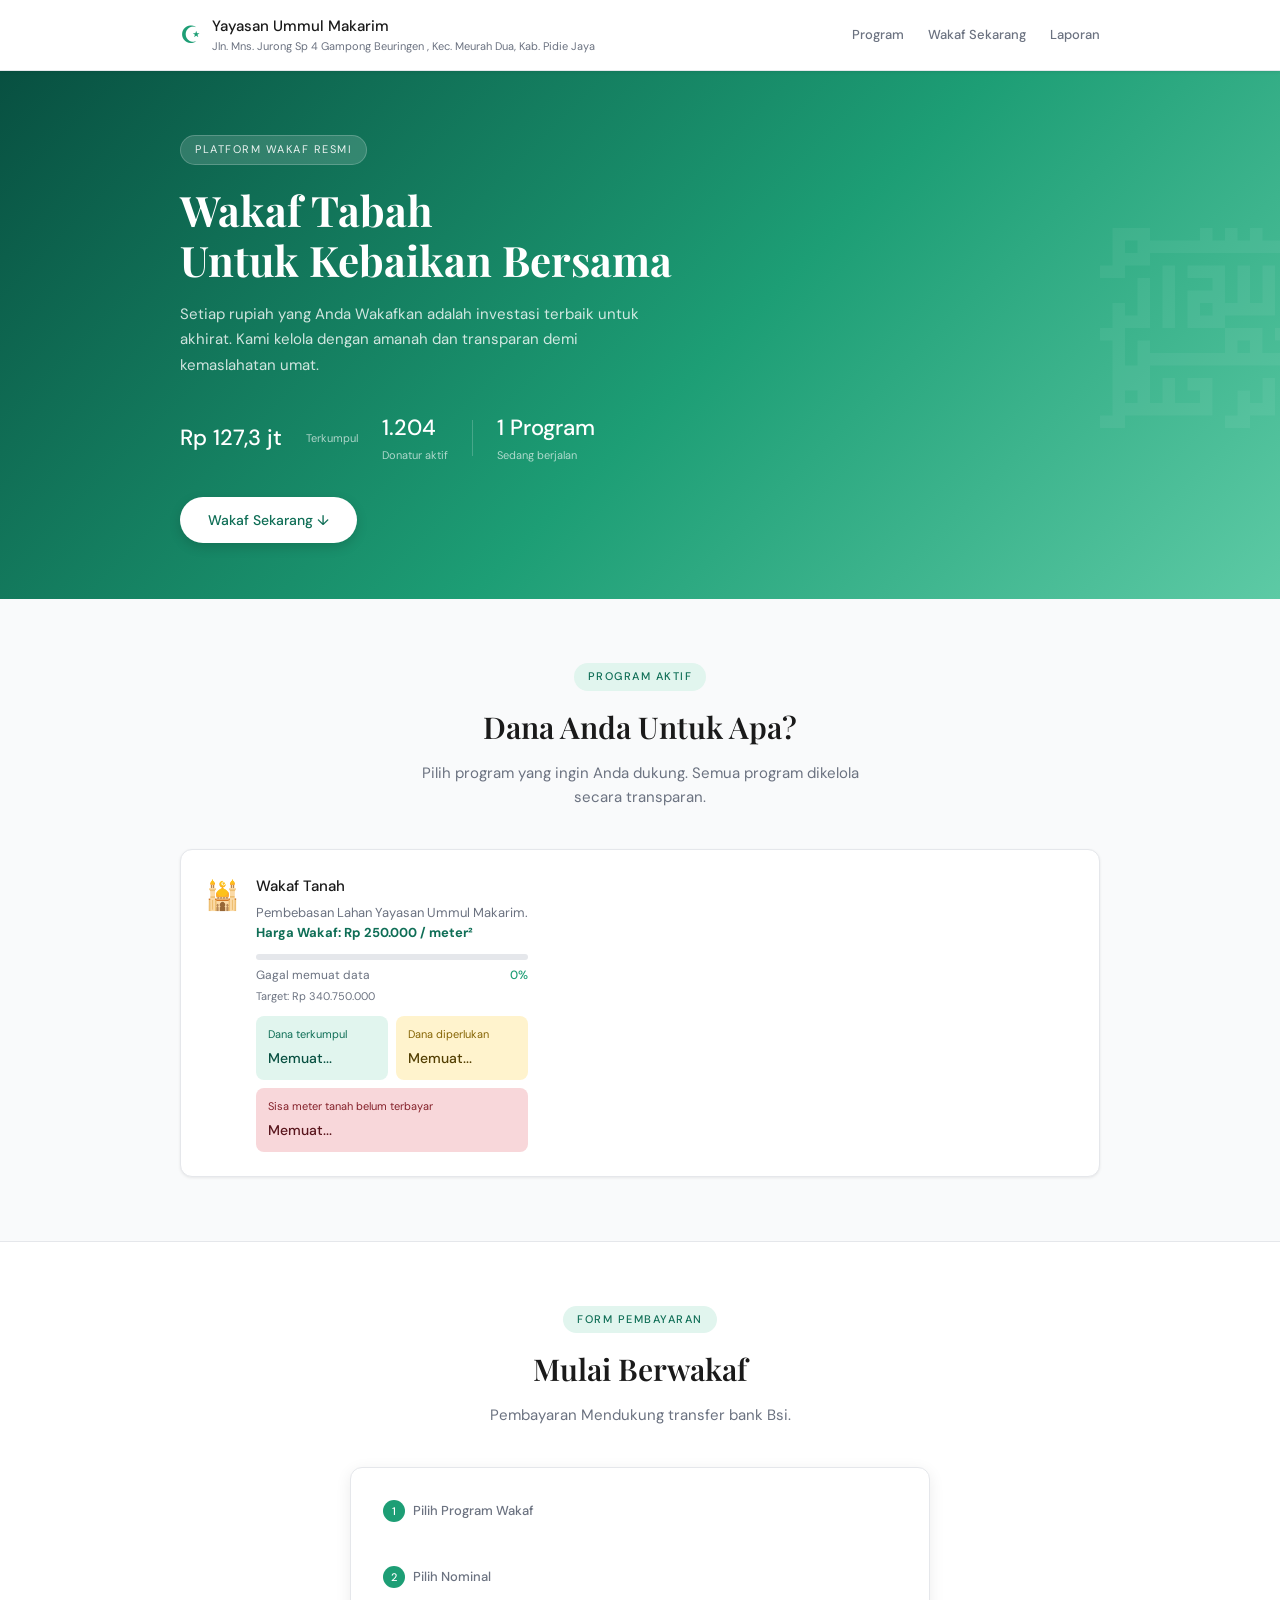
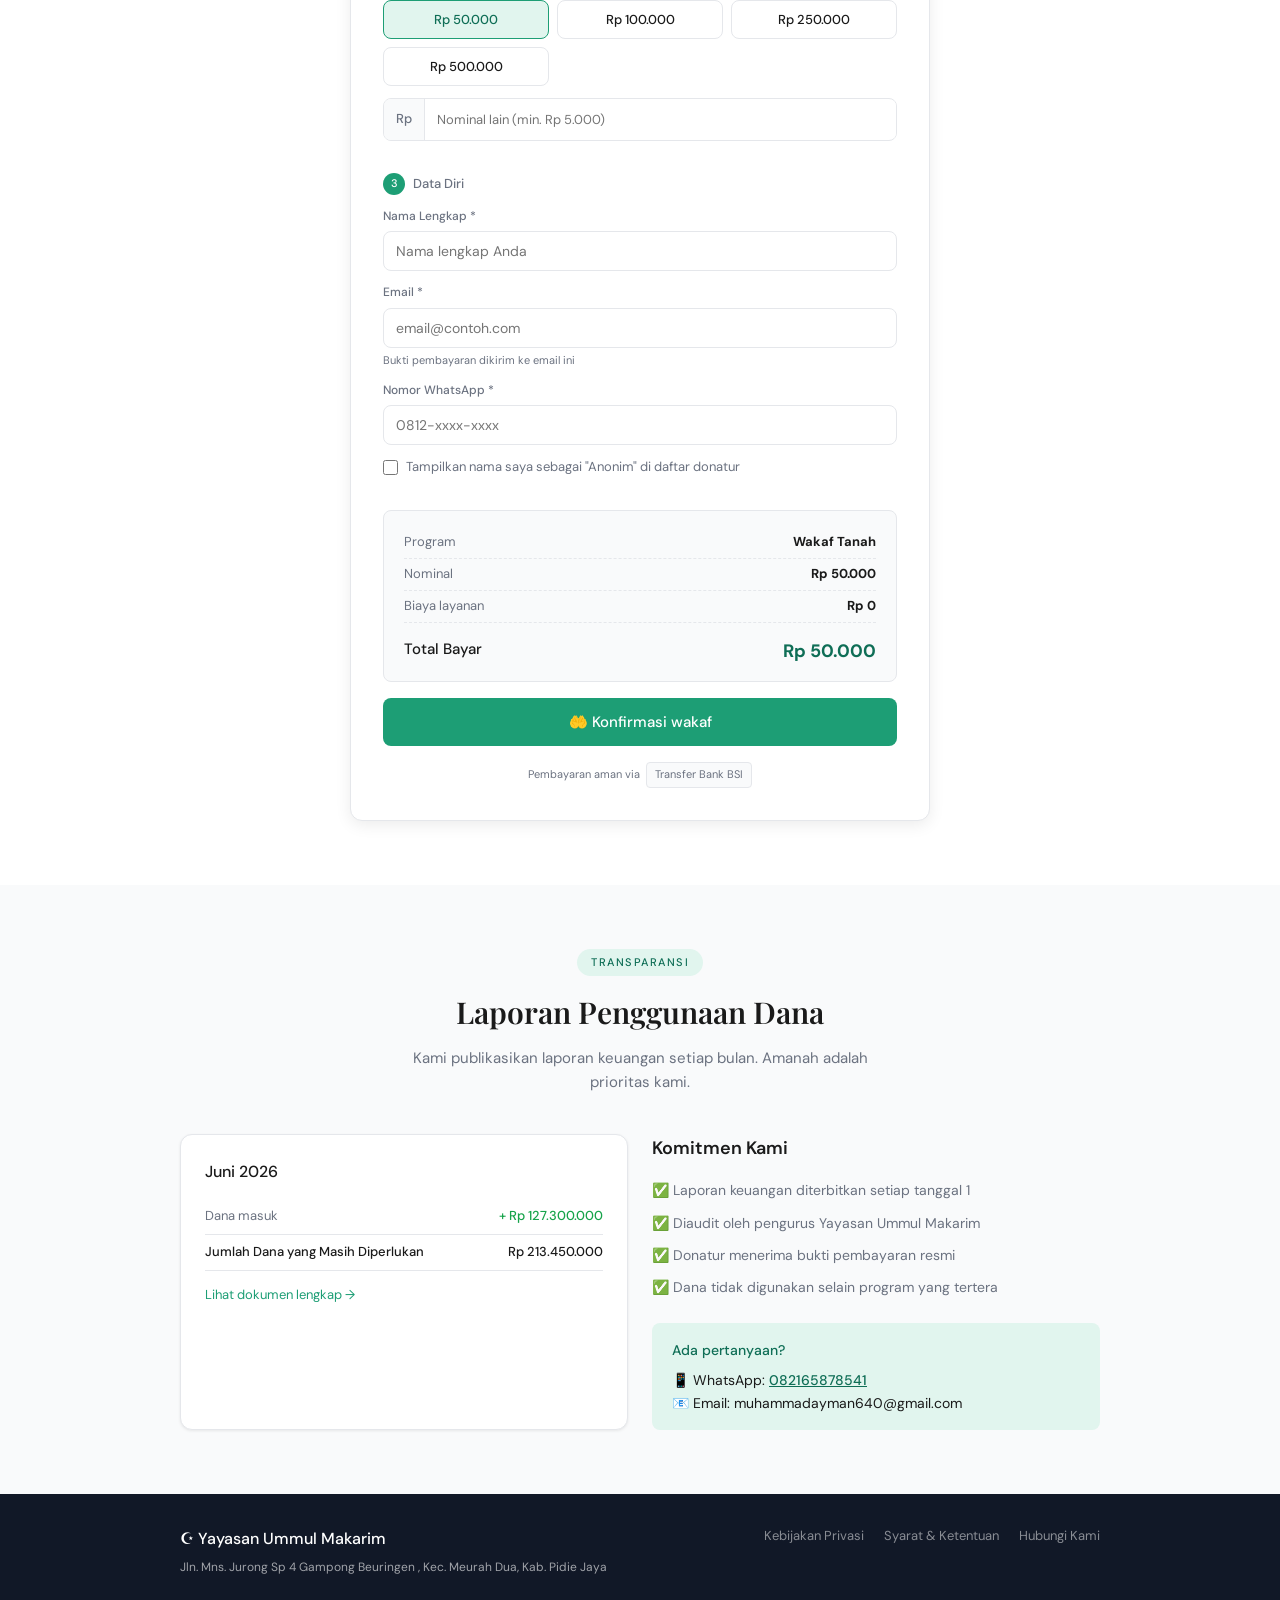
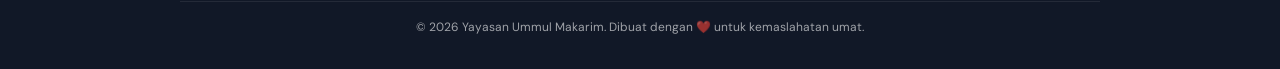
==== commit 93e2e593: "ganti proxy 2" ====
--- a/index.html
+++ b/index.html
@@ -61,9 +61,23 @@
             <h3>Wakaf Tanah</h3>
             <p>Pembebasan Lahan Yayasan Ummul Makarim.<br/>
 <strong style="color:#0F6E56">Harga Wakaf: Rp 250.000 / meter²</strong></p>
-            <div class="progress-bar-wrap"><div class="progress-bar-fill" style="width: 37%;"></div></div>
-            <div class="progress-meta"><span>Rp 127,3 jt terkumpul</span><span class="pct">37%</span></div>
-            <div class="progress-target">Target: Rp 340,750.000</div>
+           <div class="progress-bar-wrap"><div class="progress-bar-fill" id="prog-bar" style="width:0%"></div></div>
+<div class="progress-meta"><span id="prog-terkumpul">Memuat...</span><span class="pct" id="prog-pct">0%</span></div>
+<div class="progress-target">Target: Rp 340.750.000</div>
+<div style="margin-top:10px;display:grid;grid-template-columns:1fr 1fr;gap:8px">
+  <div style="background:#E1F5EE;border-radius:8px;padding:10px 12px">
+    <div style="font-size:11px;color:#0F6E56;margin-bottom:4px">Dana terkumpul</div>
+    <div style="font-size:14px;font-weight:500;color:#085041" id="info-terkumpul">Memuat...</div>
+  </div>
+  <div style="background:#fff3cd;border-radius:8px;padding:10px 12px">
+    <div style="font-size:11px;color:#856404;margin-bottom:4px">Dana diperlukan</div>
+    <div style="font-size:14px;font-weight:500;color:#533f03" id="info-kurang">Memuat...</div>
+  </div>
+  <div style="background:#f8d7da;border-radius:8px;padding:10px 12px;grid-column:1/-1">
+    <div style="font-size:11px;color:#842029;margin-bottom:4px">Sisa meter tanah belum terbayar</div>
+    <div style="font-size:14px;font-weight:500;color:#58151c" id="info-meter">Memuat...</div>
+  </div>
+</div>
           
           </div>
         </div>
@@ -191,66 +205,44 @@
   </footer>
 
  <script src="script.js"></script>
-<!-- Daftar Donatur & Doa -->
-<section class="section" id="donatur" style="background:#f9fafb">
-  <div class="container">
-    <div class="section-header">
-      <div class="section-tag">Donatur & Doa</div>
-      <h2 class="section-title">Mereka Yang Telah Berwakaf</h2>
-      <p class="section-desc">Semoga Allah membalas kebaikan para donatur dengan pahala yang berlipat ganda.</p>
-    </div>
-    <div id="donatur-list" style="max-width:600px;margin:0 auto;display:flex;flex-direction:column;gap:12px">
-      <div style="text-align:center;color:#6b7280;font-size:14px">Memuat data donatur...</div>
-    </div>
-  </div>
-</section>
-
 <script>
-const SHEET_ID = '1sNc1B7c_xvhJ2LRvzc05noGJWC4LmXFRBgLLBOkQDxA';
-const url = `https://docs.google.com/spreadsheets/d/${SHEET_ID}/gviz/tq?tqx=out:json`;
-
-fetch(url)
+const CSV_URL = 'https://docs.google.com/spreadsheets/d/e/2PACX-1vRdQdqegMUPU-CvisfxuqU1-cFUqvF4J3swb1bp0i05LrQseLuoRpAX4_UOAq75_t_Z-DDyItWCDb1L/pub?gid=0&single=true&output=csv';
+const PROXY = 'https://thingproxy.freeboard.io/fetch/' + CSV_URL;
+const TARGET = 340750000;
+const HARGA_PER_METER = 250000;
+
+fetch(PROXY)
   .then(r => r.text())
   .then(text => {
-    const json = JSON.parse(text.substring(47, text.length - 2));
-    const rows = json.table.rows;
-    const container = document.getElementById('donatur-list');
-
-    if (!rows || rows.length === 0) {
-      container.innerHTML = '<div style="text-align:center;color:#6b7280">Belum ada donatur.</div>';
-      return;
-    }
-
-    container.innerHTML = '';
-    rows.reverse().forEach(row => {
-      const tanggal = row.c[0]?.v || '';
-      const nama    = row.c[1]?.v || 'Anonim';
-      const nominal = row.c[2]?.v || 0;
-      const doa     = row.c[3]?.v || '';
-
-      const fmt = parseInt(nominal).toLocaleString('id-ID');
-      const inisial = nama === 'Anonim' ? '🤲' : nama.split(' ').map(w => w[0]).join('').substring(0,2).toUpperCase();
-
-      container.innerHTML += `
-        <div style="background:#fff;border:1px solid #e5e7eb;border-radius:12px;padding:1rem 1.25rem;display:flex;gap:12px;align-items:flex-start">
-          <div style="width:40px;height:40px;border-radius:50%;background:#E1F5EE;color:#0F6E56;display:flex;align-items:center;justify-content:center;font-size:13px;font-weight:500;flex-shrink:0">${inisial}</div>
-          <div style="flex:1">
-            <div style="display:flex;justify-content:space-between;align-items:center;margin-bottom:4px">
-              <span style="font-weight:500;font-size:14px">${nama}</span>
-              <span style="font-size:13px;font-weight:500;color:#0F6E56">Rp ${fmt}</span>
-            </div>
-            ${doa ? `<div style="font-size:13px;color:#6b7280;font-style:italic">"${doa}"</div>` : ''}
-            <div style="font-size:11px;color:#9ca3af;margin-top:4px">${tanggal}</div>
-          </div>
-        </div>
-      `;
+    const rows = text.trim().split('\n').slice(1);
+    let total = 0;
+    rows.forEach(row => {
+      const cols = row.split(',');
+      const nominal = parseFloat(cols[2].replace(/\./g, '').replace(',', '.')) || 0;
+      total += nominal;
     });
+
+    const kurang = Math.max(TARGET - total, 0);
+    const pct = Math.min(Math.round((total / TARGET) * 100), 100);
+    const sisaMeter = Math.ceil(kurang / HARGA_PER_METER);
+
+    document.getElementById('prog-bar').style.width = pct + '%';
+    document.getElementById('prog-terkumpul').textContent = 'Rp ' + total.toLocaleString('id-ID') + ' terkumpul';
+    document.getElementById('prog-pct').textContent = pct + '%';
+    document.getElementById('info-terkumpul').textContent = 'Rp ' + total.toLocaleString('id-ID');
+    document.getElementById('info-kurang').textContent = 'Rp ' + kurang.toLocaleString('id-ID');
+    document.getElementById('info-meter').textContent = sisaMeter.toLocaleString('id-ID') + ' m² lagi';
+
+    if(document.getElementById('stat-terkumpul'))
+      document.getElementById('stat-terkumpul').textContent = 'Rp ' + (total/1000000).toFixed(1) + ' jt';
+    if(document.getElementById('stat-donatur'))
+      document.getElementById('stat-donatur').textContent = rows.length + ' donatur';
   })
-  .catch(() => {
-    document.getElementById('donatur-list').innerHTML = '<div style="text-align:center;color:#dc2626">Gagal memuat data donatur.</div>';
+  .catch(err => {
+    console.error('Error:', err);
+    document.getElementById('prog-terkumpul').textContent = 'Gagal memuat data';
   });
 </script>
 
 </body>
-</body>
 </html>
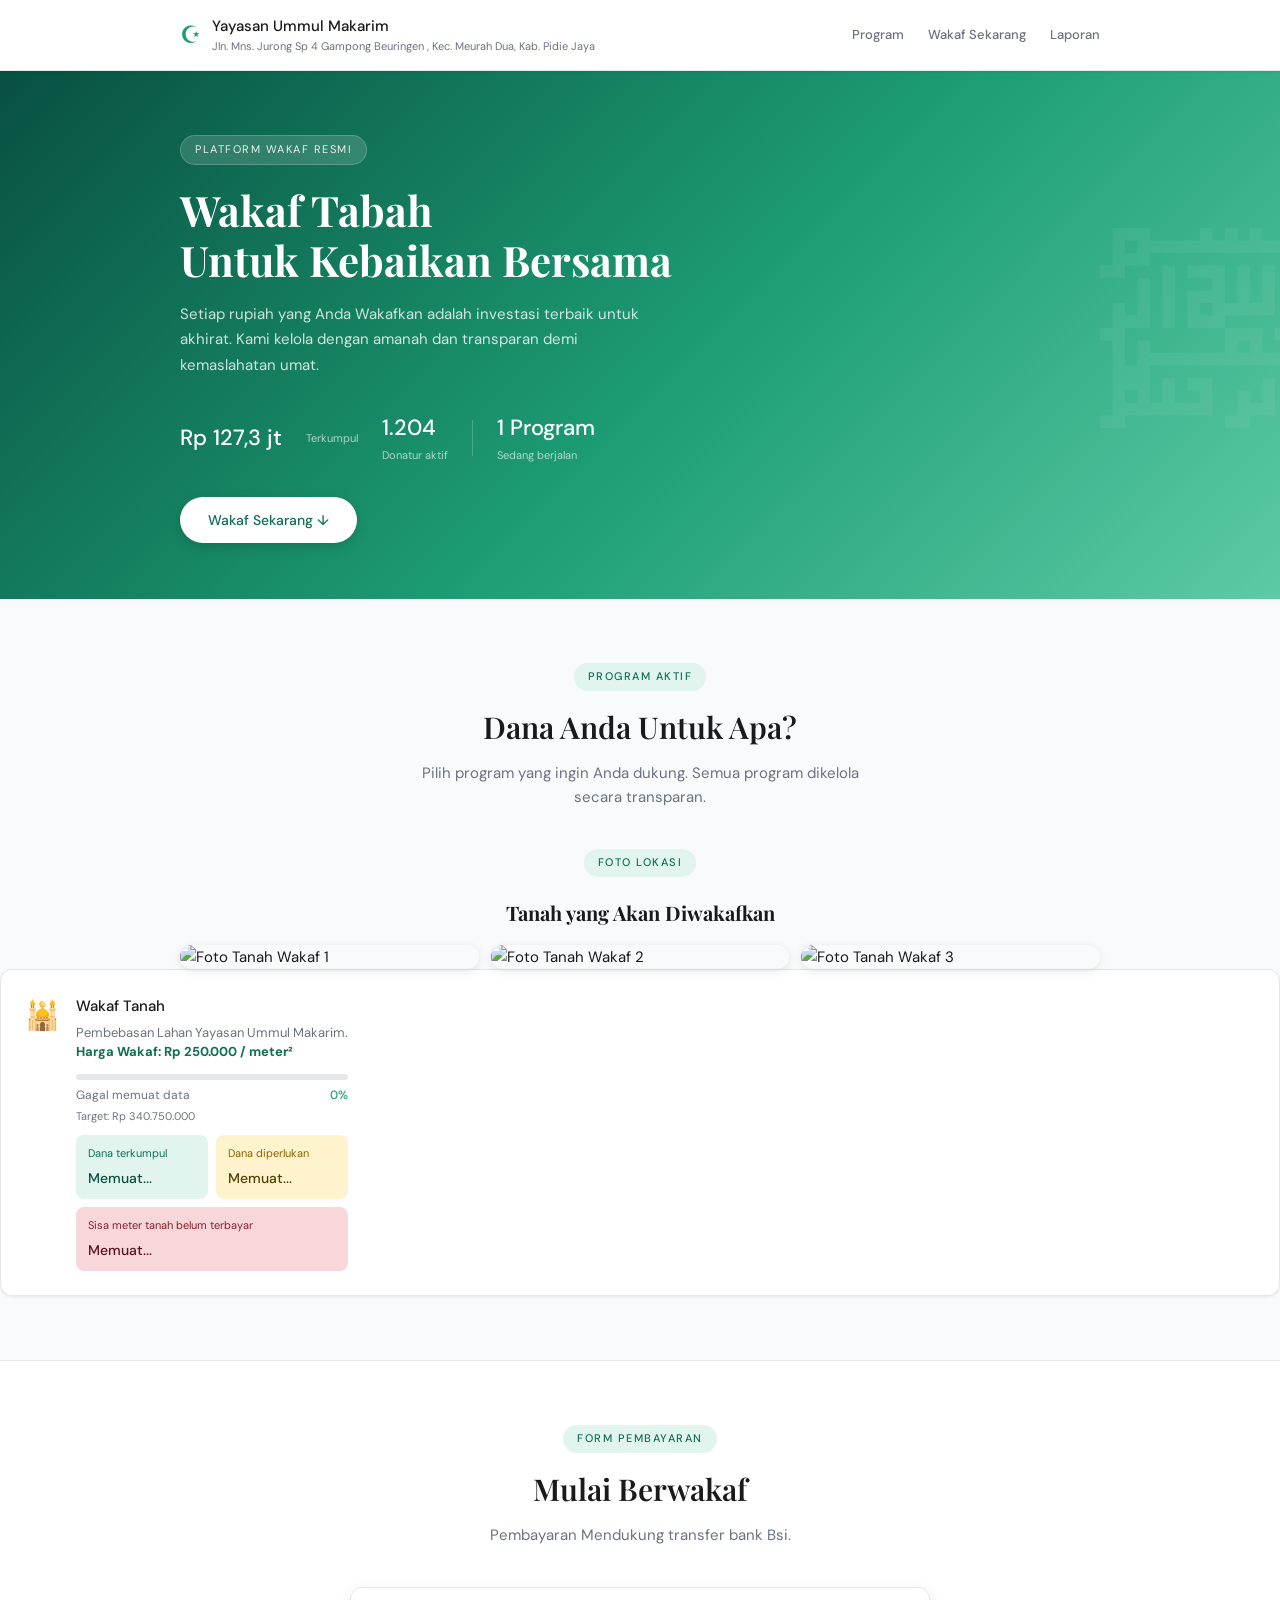
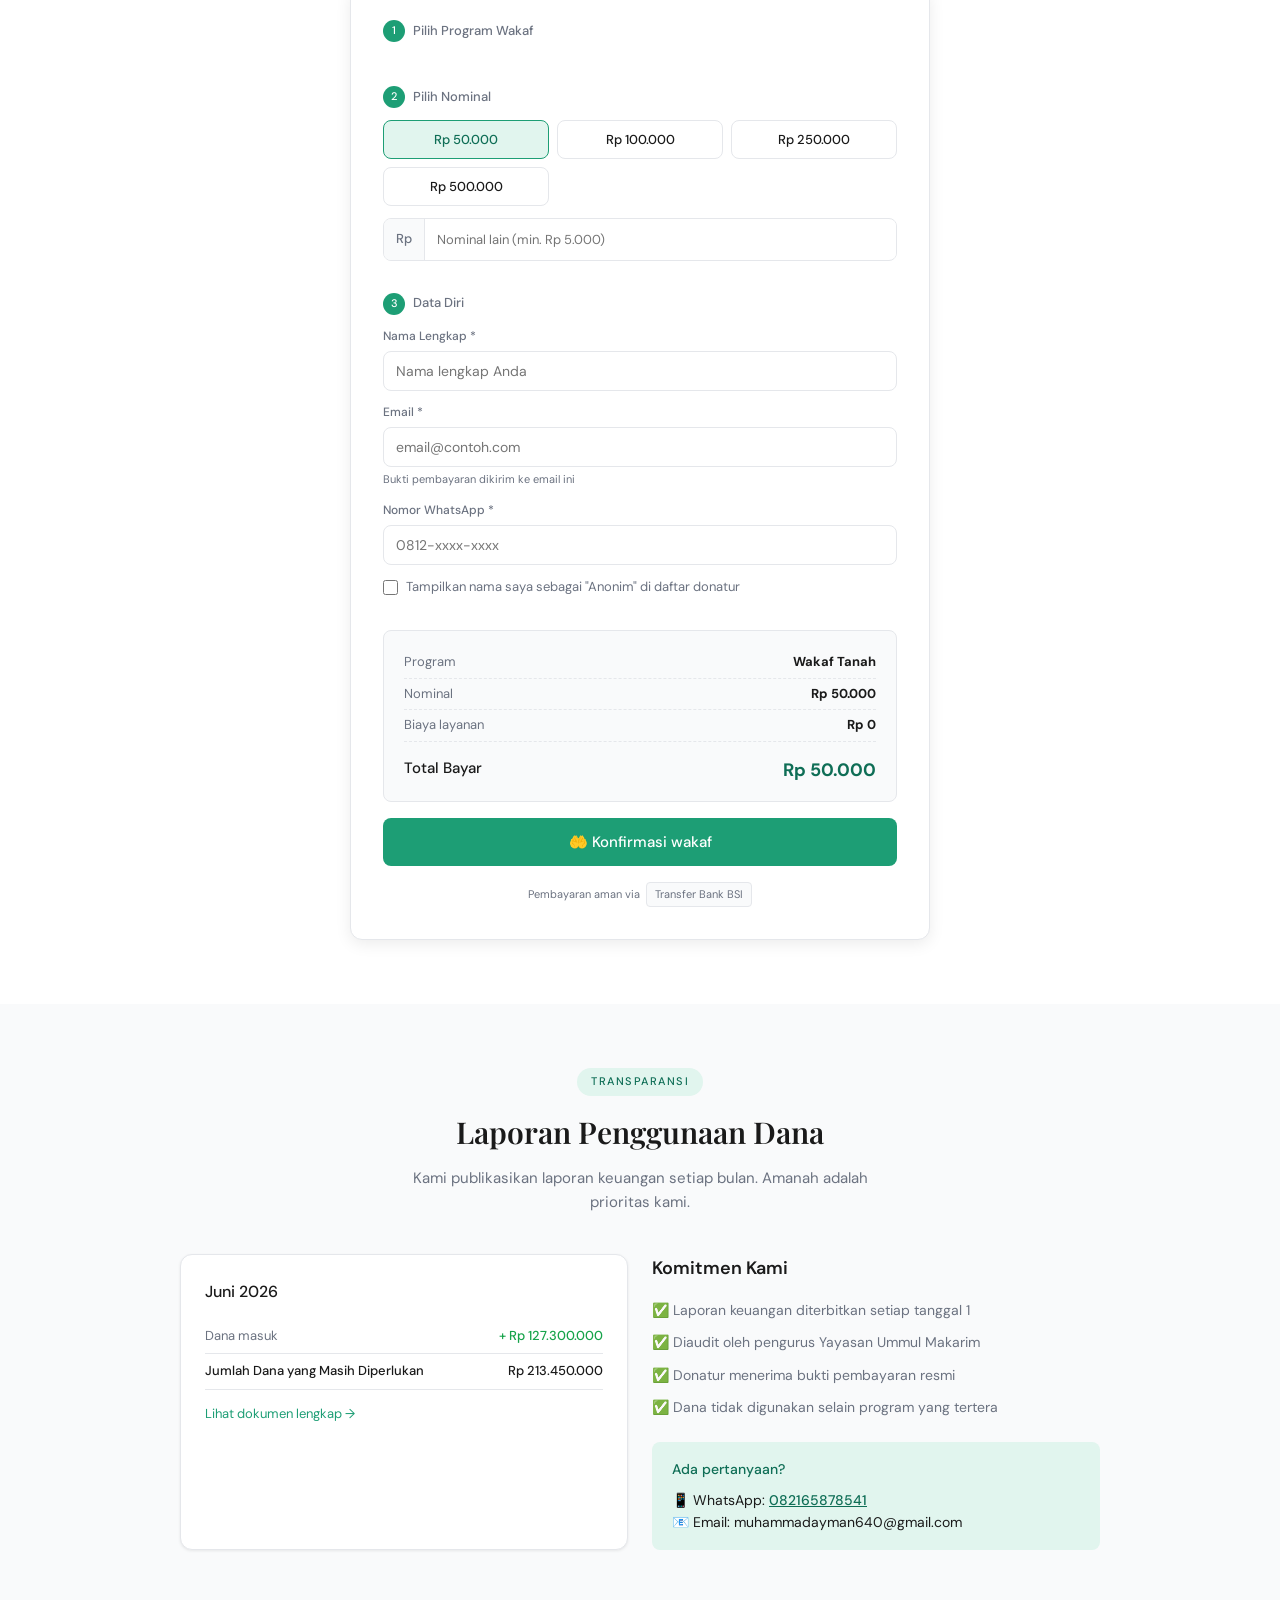
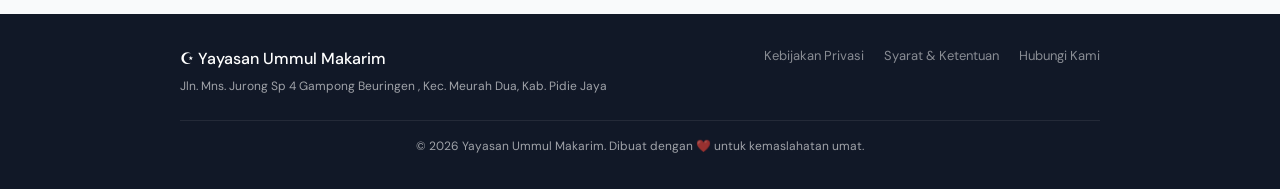
==== commit 69b54235: "fix no wa" ====
--- a/index.html
+++ b/index.html
@@ -54,7 +54,23 @@
         <h2 class="section-title">Dana Anda Untuk Apa?</h2>
         <p class="section-desc">Pilih program yang ingin Anda dukung. Semua program dikelola secara transparan.</p>
       </div>
-      <div class="program-grid">
+      <div<div style="margin-top:2rem">
+  <div style="text-align:center;margin-bottom:1rem">
+    <div class="section-tag">Foto Lokasi</div>
+    <h3 style="font-family:'Playfair Display',serif;font-size:20px;margin-top:8px">Tanah yang Akan Diwakafkan</h3>
+  </div>
+  <div style="display:grid;grid-template-columns:repeat(3,1fr);gap:12px">
+    <div style="border-radius:12px;overflow:hidden;box-shadow:0 2px 8px rgba(0,0,0,0.1)">
+      <img src="https://i.ibb.co.com/m5DZNBNY/Whats-App-Image-2026-05-31-at-10-30-37-1.jpg" style="width:100%;height:200px;object-fit:cover" alt="Foto Tanah Wakaf 1" />
+    </div>
+    <div style="border-radius:12px;overflow:hidden;box-shadow:0 2px 8px rgba(0,0,0,0.1)">
+      <img src="https://i.ibb.co.com/pB3NQBjF/Whats-App-Image-2026-05-31-at-10-30-37-2.jpg" style="width:100%;height:200px;object-fit:cover" alt="Foto Tanah Wakaf 2" />
+    </div>
+    <div style="border-radius:12px;overflow:hidden;box-shadow:0 2px 8px rgba(0,0,0,0.1)">
+      <img src="https://i.ibb.co.com/YTbdF3b2/Whats-App-Image-2026-05-31-at-10-30-37.jpg" style="width:100%;height:200px;object-fit:cover" alt="Foto Tanah Wakaf 3" />
+    </div>
+  </div>
+</div>
         <div class="program-card">
           <div class="program-icon">🕌</div>
           <div class="program-info">
@@ -179,7 +195,7 @@
           </ul>
           <div class="kontak-box">
             <div class="kontak-title">Ada pertanyaan?</div>
-            <div>📱 WhatsApp: <a href="https://wa.me/62165878541">082165878541</a></div>
+            <div>📱 WhatsApp: <a href="https://wa.me/628165878541">082165878541</a></div>
             <div>📧 Email: muhammadayman640@gmail.com</div>
           </div>
         </div>
@@ -207,7 +223,7 @@
  <script src="script.js"></script>
 <script>
 const CSV_URL = 'https://docs.google.com/spreadsheets/d/e/2PACX-1vRdQdqegMUPU-CvisfxuqU1-cFUqvF4J3swb1bp0i05LrQseLuoRpAX4_UOAq75_t_Z-DDyItWCDb1L/pub?gid=0&single=true&output=csv';
-const PROXY = 'https://thingproxy.freeboard.io/fetch/' + CSV_URL;
+const PROXY = 'https://wakaf-proxy.gameonline55445.workers.dev/';
 const TARGET = 340750000;
 const HARGA_PER_METER = 250000;
 
@@ -218,7 +234,7 @@
     let total = 0;
     rows.forEach(row => {
       const cols = row.split(',');
-      const nominal = parseFloat(cols[2].replace(/\./g, '').replace(',', '.')) || 0;
+     const nominal = parseFloat(cols[2].trim()) || 0;
       total += nominal;
     });
 
